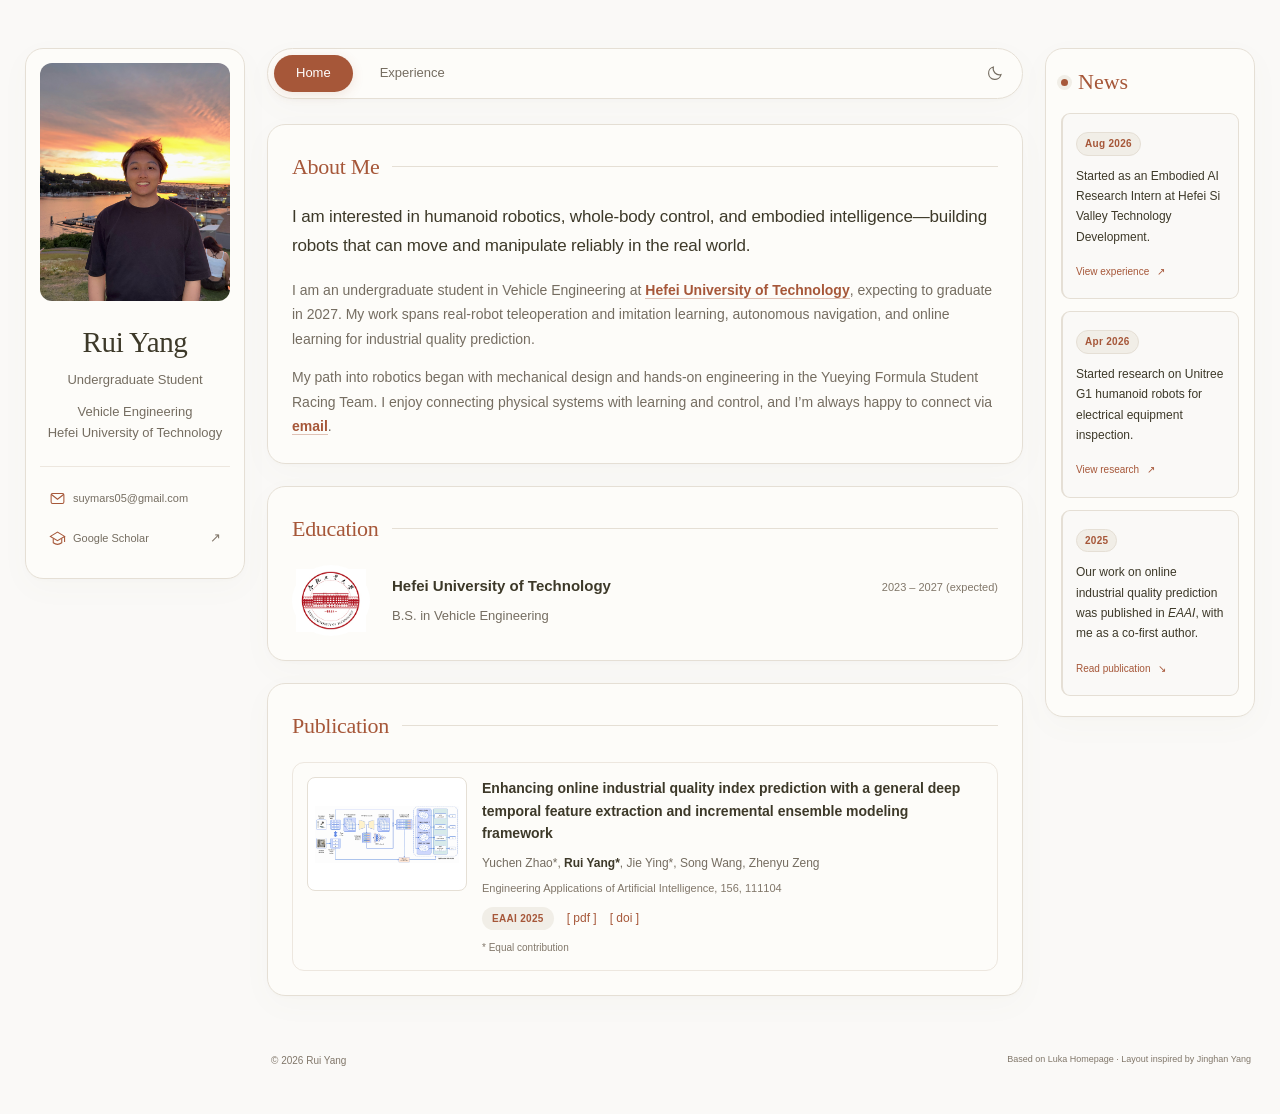
==== index.html @ 1983401a "Add files via upload" ====
<!doctype html>
<html lang="en" data-theme="light">
<head><meta charset="utf-8"><meta name="viewport" content="width=device-width, initial-scale=1"><meta name="description" content="Rui Yang, a Vehicle Engineering undergraduate at Hefei University of Technology, working on humanoid robotics, whole-body control and embodied intelligence."><meta name="theme-color" content="#faf9f7"><title>Rui Yang | Home</title><link rel="icon" href="assets/favicon.svg" type="image/svg+xml"><link rel="stylesheet" href="assets/rui.css"><script src="assets/app.js" defer></script></head>
<body class="home-page"><a class="skip-link" href="#main">Skip to content</a><div class="site-layout">
<aside class="sidebar" aria-label="About Rui Yang"><div class="profile-card"><img class="portrait" src="assets/rui-yang.jpg" alt="Rui Yang at sunset" width="3024" height="4032"><h1>Rui Yang</h1><p class="profile-role">Undergraduate Student</p><p class="profile-affiliation">Vehicle Engineering<br>Hefei University of Technology</p><div class="profile-links"><a href="mailto:suymars05@gmail.com"><svg viewBox="0 0 24 24" fill="none" stroke="currentColor" stroke-width="1.5" aria-hidden="true"><rect x="3" y="5" width="18" height="14" rx="2"/><path d="m3 6 9 7 9-7"/></svg><span>suymars05@gmail.com</span></a><a href="https://scholar.google.com/citations?hl=en&amp;user=213I5AwAAAAJ" target="_blank" rel="noopener"><svg viewBox="0 0 24 24" fill="none" stroke="currentColor" stroke-width="1.5" aria-hidden="true"><path d="m2 9 10-6 10 6-10 6-10-6Z"/><path d="M6 12v6c4 3 8 3 12 0v-6M22 9v8"/></svg><span>Google Scholar</span><span class="link-arrow" aria-hidden="true">↗</span></a></div></div></aside>
<div class="main-column"><nav class="page-nav" aria-label="Main navigation"><a href="index.html" aria-current="page">Home</a><a href="experience.html" >Experience</a><button id="themeToggle" aria-label="Toggle dark theme" aria-pressed="false" title="Toggle color theme"><svg viewBox="0 0 24 24" fill="none" stroke="currentColor" stroke-width="1.5" aria-hidden="true"><path d="M20 14.2A8.4 8.4 0 0 1 9.8 4a8.4 8.4 0 1 0 10.2 10.2Z"/></svg></button></nav>
<main id="main"><section class="module" id="about"><h2>About Me</h2><p class="lead">I am interested in humanoid robotics, whole-body control, and embodied intelligence—building robots that can move and manipulate reliably in the real world.</p><p>I am an undergraduate student in Vehicle Engineering at <a href="https://www.hfut.edu.cn/" target="_blank" rel="noopener">Hefei University of Technology</a>, expecting to graduate in 2027. My work spans real-robot teleoperation and imitation learning, autonomous navigation, and online learning for industrial quality prediction.</p><p>My path into robotics began with mechanical design and hands-on engineering in the Yueying Formula Student Racing Team. I enjoy connecting physical systems with learning and control, and I’m always happy to connect via <a href="mailto:suymars05@gmail.com">email</a>.</p></section>
<section class="module" id="education"><h2>Education</h2><div class="education-row"><a class="university-logo" href="https://www.hfut.edu.cn/" target="_blank" rel="noopener" aria-label="Hefei University of Technology"><img src="assets/hfut-emblem.jpg" alt="Hefei University of Technology emblem" width="205" height="185"></a><div class="education-body"><div class="education-heading"><h3>Hefei University of Technology</h3><span class="date">2023 – 2027 (expected)</span></div><p>B.S. in Vehicle Engineering</p></div></div></section>
<section class="module" id="publication"><h2>Publication</h2><article class="publication"><a class="paper-figure" href="assets/tfe-ivbre-framework.png" target="_blank" rel="noopener" aria-label="View the TFE-IVBRE framework figure"><img src="assets/tfe-ivbre-framework.png" alt="TFE-IVBRE framework: temporal feature extraction and incremental variational Bayesian regression ensemble" width="953" height="379"></a><div class="paper-body"><h3>Enhancing online industrial quality index prediction with a general deep temporal feature extraction and incremental ensemble modeling framework</h3><p class="authors">Yuchen Zhao*, <strong>Rui Yang*</strong>, Jie Ying*, Song Wang, Zhenyu Zeng</p><p class="paper-venue">Engineering Applications of Artificial Intelligence, 156, 111104</p><div class="paper-meta"><span class="venue-badge">EAAI 2025</span><a href="assets/Rui_Yang_EAAI_2025.pdf" target="_blank" rel="noopener">[ pdf ]</a><a href="https://doi.org/10.1016/j.engappai.2025.111104" target="_blank" rel="noopener">[ doi ]</a></div><p class="contribution">* Equal contribution</p></div></article></section></main></div><aside class="news-rail" aria-labelledby="news-title"><div class="news-card"><h2 id="news-title"><span class="news-dot" aria-hidden="true"></span>News</h2><ol class="news-list"><li class="news-item"><time datetime="2026-08">Aug 2026</time><p>Started as an Embodied AI Research Intern at Hefei Si Valley Technology Development.</p><a href="experience.html#internships">View experience <span aria-hidden="true">↗</span></a></li><li class="news-item"><time datetime="2026-04">Apr 2026</time><p>Started research on Unitree G1 humanoid robots for electrical equipment inspection.</p><a href="experience.html#research">View research <span aria-hidden="true">↗</span></a></li><li class="news-item"><time datetime="2025">2025</time><p>Our work on online industrial quality prediction was published in <em>EAAI</em>, with me as a co-first author.</p><a href="#publication">Read publication <span aria-hidden="true">↘</span></a></li></ol></div></aside><footer class="home-footer"><span>© 2026 Rui Yang</span><span class="credit">Based on <a href="https://github.com/wzsyyh/luka-homepage-template" target="_blank" rel="noopener">Luka Homepage</a> · Layout inspired by <a href="https://jinghanyang.com/" target="_blank" rel="noopener">Jinghan Yang</a></span></footer></div></body></html>
---- assets/rui.css ----
/* Personal homepage based on Luka Homepage; layout inspired by jinghanyang.com. */
:root{color-scheme:light;--bg:#faf9f7;--surface:#fdfcf9;--ink:#3d3929;--soft:#756d61;--faint:#81776a;--line:#e5dfd5;--line-soft:#ede7df;--accent:#a65739;--link:#a65739;--heading:#a65739;--active:#a65739;--wash:#f1eee7;--shadow:0 2px 3px #3d392903,0 9px 30px #8b735508}
[data-theme=dark]{color-scheme:dark;--bg:#1a1917;--surface:#22211e;--ink:#d1cec7;--soft:#b5ac9e;--faint:#aaa092;--line:#3e3932;--line-soft:#332f29;--accent:#e9a07c;--link:#e9a07c;--heading:#e9a07c;--active:#a65739;--wash:#2d2923;--shadow:0 3px 20px #00000012}
*{box-sizing:border-box}html{scroll-behavior:smooth}body{margin:0;background:var(--bg);color:var(--ink);font-family:Inter,-apple-system,BlinkMacSystemFont,"Segoe UI",sans-serif;font-size:15px;line-height:1.75;-webkit-font-smoothing:antialiased;transition:background .2s,color .2s}a{color:var(--link);text-decoration:none;transition:color .18s,background .18s}a:hover{color:var(--ink)}button{font:inherit;cursor:pointer}a:focus-visible,button:focus-visible{outline:2px solid var(--heading);outline-offset:4px}svg{display:block}.site-layout{display:grid;grid-template-columns:274px minmax(0,1fr);gap:34px;max-width:1220px;padding:48px 32px 30px;margin:0 auto;align-items:start}.sidebar{position:sticky;top:40px}.profile-card{padding:14px 14px 20px;border:1px solid var(--line);border-radius:18px;background:var(--surface);box-shadow:var(--shadow);text-align:center}.portrait{width:100%;height:auto;aspect-ratio:4/5;object-fit:cover;object-position:center 48%;display:block;border-radius:12px}.profile-card h1{font-size:24px;font-weight:600;letter-spacing:-.4px;line-height:1.4;margin:21px 0 7px}.profile-role{font-size:13px;color:var(--soft);margin:0}.profile-affiliation{font-size:13px;color:var(--soft);line-height:1.65;margin:9px 0 0}.profile-links{border-top:1px solid var(--line-soft);display:flex;flex-direction:column;gap:3px;margin-top:22px;padding-top:14px;text-align:left}.profile-links>a{display:flex;align-items:center;gap:10px;padding:8px 9px;border-radius:8px;color:var(--soft);font-size:12px}.profile-links>a:hover{background:var(--wash);color:var(--ink)}.profile-links svg{width:17px;height:17px;flex:none;color:var(--accent)}.link-arrow{margin-left:auto;font-size:13px;color:var(--faint)}.main-column{min-width:0}.page-nav{display:flex;align-items:center;gap:5px;padding:6px;margin-bottom:25px;border-radius:999px;border:1px solid var(--line);background:var(--surface);box-shadow:var(--shadow);position:sticky;top:20px;z-index:10}.page-nav>a{padding:8px 22px;line-height:1.6;border-radius:999px;font-size:13px;font-weight:500;color:var(--soft)}.page-nav>a:hover{background:var(--wash)}.page-nav>a[aria-current=page]{background:var(--active);color:#fff;box-shadow:0 3px 12px #a6573925}#themeToggle{display:grid;place-items:center;margin-left:auto;width:36px;height:36px;background:transparent;border:0;border-radius:50%;color:var(--soft);margin-right:3px}#themeToggle:hover{background:var(--wash)}#themeToggle svg{width:18px;height:18px}.module{padding:27px 29px;margin-bottom:22px;border:1px solid var(--line);border-radius:18px;background:var(--surface);box-shadow:var(--shadow);animation:rise .4s both}.module:nth-child(2){animation-delay:.05s}.module:nth-child(3){animation-delay:.1s}.module h2{display:flex;align-items:center;gap:13px;color:var(--heading);text-transform:uppercase;font-size:12px;font-weight:650;letter-spacing:.11em;margin:0 0 19px;line-height:1.6}.module h2:after{content:"";height:1px;background:var(--line);flex:1}.module p{margin:0 0 14px;color:var(--soft);font-size:14px}.module p:last-child{margin-bottom:0}.module .lead{font-size:17px;line-height:1.7;color:var(--ink);font-weight:500;letter-spacing:-.15px;margin-bottom:17px}.module p a,.advisor a{font-weight:550;border-bottom:1px solid color-mix(in srgb,var(--link) 35%,transparent)}.module p a:hover,.advisor a:hover{background:var(--wash);border-bottom-color:var(--link)}.education-row{display:flex;align-items:center;gap:22px}.university-logo{width:78px;flex:none;display:block;padding:4px;border-radius:50%;background:white}.university-logo img{display:block;width:100%;height:auto}.education-body{flex:1;min-width:0}.education-heading{display:flex;align-items:baseline;justify-content:space-between;gap:12px;flex-wrap:wrap}.education-heading h3{font-size:15px;line-height:1.55;margin:0 0 3px;font-weight:600}.date{font-size:11px;color:var(--faint);white-space:nowrap;line-height:1.7}.education-body p{font-size:13px;margin:5px 0}.publication{display:flex;align-items:flex-start;gap:19px;border:1px solid var(--line-soft);border-radius:12px;padding:18px;transition:transform .2s,border-color .2s,box-shadow .2s}.publication:hover{transform:translateX(3px);border-color:var(--accent);box-shadow:var(--shadow)}.paper-figure{width:208px;height:135px;flex:none;border:1px solid var(--line);border-radius:8px;display:flex;align-items:center;justify-content:center;padding:7px;background:white;overflow:hidden}.paper-figure img{width:100%;height:100%;object-fit:contain}.paper-body{flex:1;min-width:0}.paper-body h3{font-size:14px;font-weight:600;line-height:1.6;margin:0 0 9px}.paper-body .authors{font-size:12px;line-height:1.7;margin:0 0 5px}.authors strong{font-weight:650;color:var(--ink)}.paper-body .paper-venue{font-size:11px;line-height:1.7;color:var(--faint);margin:0 0 9px}.paper-meta{display:flex;align-items:center;gap:13px;flex-wrap:wrap;font-size:12px}.venue-badge{background:var(--wash);color:var(--accent);font-size:10px;letter-spacing:.03em;font-weight:600;line-height:1.7;padding:3px 10px;border-radius:30px}.paper-body .contribution{margin:9px 0 0;font-size:10px;color:var(--faint)}.timeline{position:relative;padding-left:25px}.timeline:before{content:"";position:absolute;left:5px;top:7px;bottom:7px;width:1px;background:var(--line)}.timeline-item{position:relative;padding:0 0 27px}.timeline-item:last-child{padding-bottom:0}.timeline-item:before{content:"";position:absolute;left:-24px;top:7px;width:9px;height:9px;border:2px solid var(--accent);border-radius:50%;background:var(--surface);transition:transform .2s,background .2s}.timeline-item:hover:before{transform:scale(1.2);background:var(--accent)}.entry-heading{display:flex;justify-content:space-between;align-items:baseline;gap:14px}.entry-heading h3{margin:0;font-size:14px;line-height:1.6;font-weight:600}.entry-heading .date{flex:none}.timeline-item .role{font-size:13px;margin:5px 0 0}.timeline-item .advisor{font-size:12px;margin:5px 0 0}footer{display:flex;flex-wrap:wrap;justify-content:space-between;gap:9px;color:var(--faint);font-size:10px;padding:12px 4px 14px}.credit{font-size:9px}footer a{color:var(--faint)}.skip-link{position:fixed;top:-90px;left:20px;padding:10px 18px;background:var(--surface);z-index:30}.skip-link:focus{top:10px}@keyframes rise{from{opacity:0;transform:translateY(10px)}to{opacity:1;transform:none}}
@media(max-width:1080px){.site-layout{grid-template-columns:240px minmax(0,1fr);gap:25px;padding:35px 25px}.module{padding:24px}.publication{gap:16px;padding:15px}.paper-figure{width:158px;height:115px}.entry-heading{display:block}.entry-heading .date{display:block;margin-top:3px}.profile-links>a{font-size:11px;gap:8px}}
@media(max-width:800px){.site-layout{grid-template-columns:210px minmax(0,1fr);gap:20px;padding:28px 20px}.module{padding:22px}.publication{flex-direction:column}.paper-figure{width:100%;height:auto;aspect-ratio:2.55}.profile-card{padding:11px}.profile-links>a{font-size:10px;padding:8px 4px}.profile-card h1{font-size:22px}.profile-role,.profile-affiliation{font-size:12px}.education-row{align-items:flex-start;gap:15px}.university-logo{width:62px}.education-heading h3{font-size:14px}}
@media(max-width:650px){.site-layout{display:block;padding:22px 18px 20px}.sidebar{position:static;margin-bottom:21px}.profile-card{display:grid;grid-template-columns:105px minmax(0,1fr);column-gap:20px;padding:17px;text-align:left}.portrait{grid-column:1;grid-row:1/5;align-self:start;height:140px;object-fit:cover;border-radius:10px}.profile-card h1{grid-column:2;margin:0 0 5px;font-size:23px}.profile-role{grid-column:2;font-size:11px}.profile-affiliation{grid-column:2;font-size:11px;margin:6px 0 0}.profile-links{grid-column:1/-1;margin-top:17px;padding-top:12px;gap:4px;flex-direction:row;justify-content:space-between;flex-wrap:wrap}.profile-links>a{font-size:11px;padding:6px;gap:8px}.profile-links svg{width:16px;height:16px}.link-arrow{display:none}.page-nav{top:12px;margin-bottom:19px}.page-nav>a{padding:8px 18px;font-size:12px}.module{padding:22px;margin-bottom:18px;border-radius:14px}.module h2{font-size:11px;letter-spacing:.09em;margin-bottom:17px}.module .lead{font-size:16px}.module p{font-size:13px}.publication{padding:14px;gap:16px}.paper-figure{max-width:100%;height:auto;aspect-ratio:2.55}.paper-body h3{font-size:14px}.education-row{gap:14px}.university-logo{width:56px}.education-heading .date{font-size:10px}.education-body p{font-size:12px}.entry-heading h3{font-size:13px}.timeline-item .role{font-size:12px}.timeline-item .advisor{font-size:12px}.timeline-item{padding-bottom:25px}.date{font-size:11px}footer{justify-content:center;text-align:center;font-size:10px;padding-top:9px}.credit{width:100%;font-size:9px}}
@media(prefers-reduced-motion:reduce){html{scroll-behavior:auto}*,*:before,*:after{animation:none!important;transition:none!important}}

/* Original warm Luka palette and editorial typography, with the two-page layout retained. */
.profile-card h1{font-family:Georgia,"Times New Roman",serif;font-size:29px;font-weight:400}
.module h2{font-family:Georgia,"Times New Roman",serif;text-transform:none;font-size:22px;font-weight:400;letter-spacing:-.3px}
.home-page .site-layout{max-width:1480px;grid-template-columns:250px minmax(0,1fr) 236px;column-gap:28px;row-gap:0}
.news-rail{position:sticky;top:40px;min-width:0}
.news-card{background:var(--surface);border:1px solid var(--line);border-radius:18px;padding:22px 18px;box-shadow:var(--shadow)}
.news-card h2{display:flex;align-items:center;gap:10px;margin:0 0 18px;font:400 22px Georgia,"Times New Roman",serif;color:var(--heading)}
.news-dot{display:block;width:7px;height:7px;border-radius:50%;background:var(--accent);box-shadow:0 0 0 4px var(--wash)}
.news-list{padding:0;margin:0;list-style:none;display:grid;gap:12px}
.news-item{padding:15px 13px;background:var(--bg);border:1px solid var(--line);border-left:2px solid var(--line);border-radius:9px;transition:transform .2s,border-color .2s}
.news-item:hover{transform:translateX(3px);border-left-color:var(--accent)}
.news-item time{display:inline-block;color:var(--accent);font-size:10px;font-weight:600;letter-spacing:.03em;background:var(--wash);border:1px solid var(--line);padding:2px 8px;border-radius:20px}
.news-item p{margin:10px 0;color:var(--ink);font-size:12px;line-height:1.7}
.news-item a{font-size:10px;font-weight:500}
.news-item a span{margin-left:5px}.home-footer{grid-column:2/-1}
@media(min-width:1081px) and (max-width:1320px){.home-page .site-layout{grid-template-columns:220px minmax(0,1fr) 210px;gap:22px;padding-left:25px;padding-right:25px}.home-page .module{padding:24px}.home-page .paper-figure{width:160px;height:114px}.home-page .publication{padding:14px;gap:15px}.home-page .profile-links>a{font-size:11px;gap:7px}.news-card{padding:20px 15px}}
@media(max-width:1080px){.home-page .site-layout{grid-template-columns:240px minmax(0,1fr);gap:25px}.news-rail{position:static;grid-column:2}.home-footer{grid-column:2}.news-list{grid-template-columns:1fr}.news-card{margin-top:0}}
@media(max-width:800px){.home-page .site-layout{grid-template-columns:210px minmax(0,1fr);gap:20px}}
@media(max-width:650px){.home-page .site-layout{display:block}.news-rail{margin-top:0;margin-bottom:18px}.news-card{padding:22px;border-radius:14px}.module h2,.news-card h2{font-size:21px}.profile-card h1{font-size:27px}.news-item p{font-size:13px}.news-item a{font-size:11px}}
main section[id]{scroll-margin-top:100px}
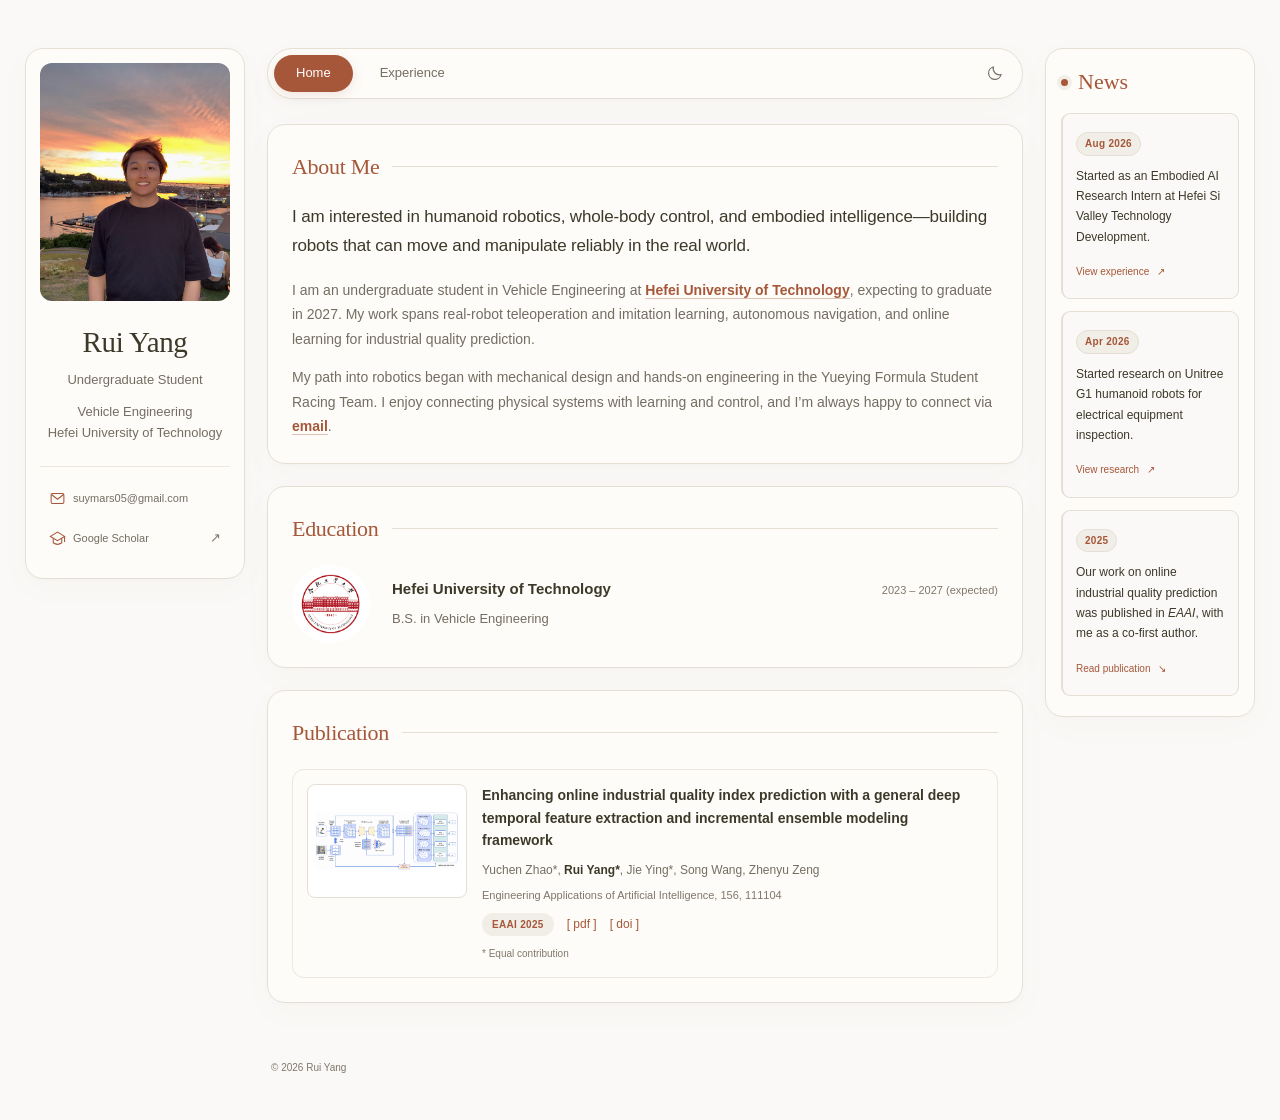
==== commit cf35a3ba: "Add files via upload" ====
--- a/index.html
+++ b/index.html
@@ -6,4 +6,4 @@
 <div class="main-column"><nav class="page-nav" aria-label="Main navigation"><a href="index.html" aria-current="page">Home</a><a href="experience.html" >Experience</a><button id="themeToggle" aria-label="Toggle dark theme" aria-pressed="false" title="Toggle color theme"><svg viewBox="0 0 24 24" fill="none" stroke="currentColor" stroke-width="1.5" aria-hidden="true"><path d="M20 14.2A8.4 8.4 0 0 1 9.8 4a8.4 8.4 0 1 0 10.2 10.2Z"/></svg></button></nav>
 <main id="main"><section class="module" id="about"><h2>About Me</h2><p class="lead">I am interested in humanoid robotics, whole-body control, and embodied intelligence—building robots that can move and manipulate reliably in the real world.</p><p>I am an undergraduate student in Vehicle Engineering at <a href="https://www.hfut.edu.cn/" target="_blank" rel="noopener">Hefei University of Technology</a>, expecting to graduate in 2027. My work spans real-robot teleoperation and imitation learning, autonomous navigation, and online learning for industrial quality prediction.</p><p>My path into robotics began with mechanical design and hands-on engineering in the Yueying Formula Student Racing Team. I enjoy connecting physical systems with learning and control, and I’m always happy to connect via <a href="mailto:suymars05@gmail.com">email</a>.</p></section>
 <section class="module" id="education"><h2>Education</h2><div class="education-row"><a class="university-logo" href="https://www.hfut.edu.cn/" target="_blank" rel="noopener" aria-label="Hefei University of Technology"><img src="assets/hfut-emblem.jpg" alt="Hefei University of Technology emblem" width="205" height="185"></a><div class="education-body"><div class="education-heading"><h3>Hefei University of Technology</h3><span class="date">2023 – 2027 (expected)</span></div><p>B.S. in Vehicle Engineering</p></div></div></section>
-<section class="module" id="publication"><h2>Publication</h2><article class="publication"><a class="paper-figure" href="assets/tfe-ivbre-framework.png" target="_blank" rel="noopener" aria-label="View the TFE-IVBRE framework figure"><img src="assets/tfe-ivbre-framework.png" alt="TFE-IVBRE framework: temporal feature extraction and incremental variational Bayesian regression ensemble" width="953" height="379"></a><div class="paper-body"><h3>Enhancing online industrial quality index prediction with a general deep temporal feature extraction and incremental ensemble modeling framework</h3><p class="authors">Yuchen Zhao*, <strong>Rui Yang*</strong>, Jie Ying*, Song Wang, Zhenyu Zeng</p><p class="paper-venue">Engineering Applications of Artificial Intelligence, 156, 111104</p><div class="paper-meta"><span class="venue-badge">EAAI 2025</span><a href="assets/Rui_Yang_EAAI_2025.pdf" target="_blank" rel="noopener">[ pdf ]</a><a href="https://doi.org/10.1016/j.engappai.2025.111104" target="_blank" rel="noopener">[ doi ]</a></div><p class="contribution">* Equal contribution</p></div></article></section></main></div><aside class="news-rail" aria-labelledby="news-title"><div class="news-card"><h2 id="news-title"><span class="news-dot" aria-hidden="true"></span>News</h2><ol class="news-list"><li class="news-item"><time datetime="2026-08">Aug 2026</time><p>Started as an Embodied AI Research Intern at Hefei Si Valley Technology Development.</p><a href="experience.html#internships">View experience <span aria-hidden="true">↗</span></a></li><li class="news-item"><time datetime="2026-04">Apr 2026</time><p>Started research on Unitree G1 humanoid robots for electrical equipment inspection.</p><a href="experience.html#research">View research <span aria-hidden="true">↗</span></a></li><li class="news-item"><time datetime="2025">2025</time><p>Our work on online industrial quality prediction was published in <em>EAAI</em>, with me as a co-first author.</p><a href="#publication">Read publication <span aria-hidden="true">↘</span></a></li></ol></div></aside><footer class="home-footer"><span>© 2026 Rui Yang</span><span class="credit">Based on <a href="https://github.com/wzsyyh/luka-homepage-template" target="_blank" rel="noopener">Luka Homepage</a> · Layout inspired by <a href="https://jinghanyang.com/" target="_blank" rel="noopener">Jinghan Yang</a></span></footer></div></body></html>+<section class="module" id="publication"><h2>Publication</h2><article class="publication"><a class="paper-figure" href="assets/tfe-ivbre-framework.png" target="_blank" rel="noopener" aria-label="View the TFE-IVBRE framework figure"><img src="assets/tfe-ivbre-framework.png" alt="TFE-IVBRE framework: temporal feature extraction and incremental variational Bayesian regression ensemble" width="953" height="379"></a><div class="paper-body"><h3>Enhancing online industrial quality index prediction with a general deep temporal feature extraction and incremental ensemble modeling framework</h3><p class="authors">Yuchen Zhao*, <strong>Rui Yang*</strong>, Jie Ying*, Song Wang, Zhenyu Zeng</p><p class="paper-venue">Engineering Applications of Artificial Intelligence, 156, 111104</p><div class="paper-meta"><span class="venue-badge">EAAI 2025</span><a href="assets/Rui_Yang_EAAI_2025.pdf" target="_blank" rel="noopener">[ pdf ]</a><a href="https://doi.org/10.1016/j.engappai.2025.111104" target="_blank" rel="noopener">[ doi ]</a></div><p class="contribution">* Equal contribution</p></div></article></section></main></div><aside class="news-rail" aria-labelledby="news-title"><div class="news-card"><h2 id="news-title"><span class="news-dot" aria-hidden="true"></span>News</h2><ol class="news-list"><li class="news-item"><time datetime="2026-08">Aug 2026</time><p>Started as an Embodied AI Research Intern at Hefei Si Valley Technology Development.</p><a href="experience.html#internships">View experience <span aria-hidden="true">↗</span></a></li><li class="news-item"><time datetime="2026-04">Apr 2026</time><p>Started research on Unitree G1 humanoid robots for electrical equipment inspection.</p><a href="experience.html#research">View research <span aria-hidden="true">↗</span></a></li><li class="news-item"><time datetime="2025">2025</time><p>Our work on online industrial quality prediction was published in <em>EAAI</em>, with me as a co-first author.</p><a href="#publication">Read publication <span aria-hidden="true">↘</span></a></li></ol></div></aside><footer class="home-footer"><span>© 2026 Rui Yang</span></footer></div></body></html>
--- a/assets/rui.css
+++ b/assets/rui.css
@@ -1,7 +1,7 @@
 /* Personal homepage based on Luka Homepage; layout inspired by jinghanyang.com. */
 :root{color-scheme:light;--bg:#faf9f7;--surface:#fdfcf9;--ink:#3d3929;--soft:#756d61;--faint:#81776a;--line:#e5dfd5;--line-soft:#ede7df;--accent:#a65739;--link:#a65739;--heading:#a65739;--active:#a65739;--wash:#f1eee7;--shadow:0 2px 3px #3d392903,0 9px 30px #8b735508}
 [data-theme=dark]{color-scheme:dark;--bg:#1a1917;--surface:#22211e;--ink:#d1cec7;--soft:#b5ac9e;--faint:#aaa092;--line:#3e3932;--line-soft:#332f29;--accent:#e9a07c;--link:#e9a07c;--heading:#e9a07c;--active:#a65739;--wash:#2d2923;--shadow:0 3px 20px #00000012}
-*{box-sizing:border-box}html{scroll-behavior:smooth}body{margin:0;background:var(--bg);color:var(--ink);font-family:Inter,-apple-system,BlinkMacSystemFont,"Segoe UI",sans-serif;font-size:15px;line-height:1.75;-webkit-font-smoothing:antialiased;transition:background .2s,color .2s}a{color:var(--link);text-decoration:none;transition:color .18s,background .18s}a:hover{color:var(--ink)}button{font:inherit;cursor:pointer}a:focus-visible,button:focus-visible{outline:2px solid var(--heading);outline-offset:4px}svg{display:block}.site-layout{display:grid;grid-template-columns:274px minmax(0,1fr);gap:34px;max-width:1220px;padding:48px 32px 30px;margin:0 auto;align-items:start}.sidebar{position:sticky;top:40px}.profile-card{padding:14px 14px 20px;border:1px solid var(--line);border-radius:18px;background:var(--surface);box-shadow:var(--shadow);text-align:center}.portrait{width:100%;height:auto;aspect-ratio:4/5;object-fit:cover;object-position:center 48%;display:block;border-radius:12px}.profile-card h1{font-size:24px;font-weight:600;letter-spacing:-.4px;line-height:1.4;margin:21px 0 7px}.profile-role{font-size:13px;color:var(--soft);margin:0}.profile-affiliation{font-size:13px;color:var(--soft);line-height:1.65;margin:9px 0 0}.profile-links{border-top:1px solid var(--line-soft);display:flex;flex-direction:column;gap:3px;margin-top:22px;padding-top:14px;text-align:left}.profile-links>a{display:flex;align-items:center;gap:10px;padding:8px 9px;border-radius:8px;color:var(--soft);font-size:12px}.profile-links>a:hover{background:var(--wash);color:var(--ink)}.profile-links svg{width:17px;height:17px;flex:none;color:var(--accent)}.link-arrow{margin-left:auto;font-size:13px;color:var(--faint)}.main-column{min-width:0}.page-nav{display:flex;align-items:center;gap:5px;padding:6px;margin-bottom:25px;border-radius:999px;border:1px solid var(--line);background:var(--surface);box-shadow:var(--shadow);position:sticky;top:20px;z-index:10}.page-nav>a{padding:8px 22px;line-height:1.6;border-radius:999px;font-size:13px;font-weight:500;color:var(--soft)}.page-nav>a:hover{background:var(--wash)}.page-nav>a[aria-current=page]{background:var(--active);color:#fff;box-shadow:0 3px 12px #a6573925}#themeToggle{display:grid;place-items:center;margin-left:auto;width:36px;height:36px;background:transparent;border:0;border-radius:50%;color:var(--soft);margin-right:3px}#themeToggle:hover{background:var(--wash)}#themeToggle svg{width:18px;height:18px}.module{padding:27px 29px;margin-bottom:22px;border:1px solid var(--line);border-radius:18px;background:var(--surface);box-shadow:var(--shadow);animation:rise .4s both}.module:nth-child(2){animation-delay:.05s}.module:nth-child(3){animation-delay:.1s}.module h2{display:flex;align-items:center;gap:13px;color:var(--heading);text-transform:uppercase;font-size:12px;font-weight:650;letter-spacing:.11em;margin:0 0 19px;line-height:1.6}.module h2:after{content:"";height:1px;background:var(--line);flex:1}.module p{margin:0 0 14px;color:var(--soft);font-size:14px}.module p:last-child{margin-bottom:0}.module .lead{font-size:17px;line-height:1.7;color:var(--ink);font-weight:500;letter-spacing:-.15px;margin-bottom:17px}.module p a,.advisor a{font-weight:550;border-bottom:1px solid color-mix(in srgb,var(--link) 35%,transparent)}.module p a:hover,.advisor a:hover{background:var(--wash);border-bottom-color:var(--link)}.education-row{display:flex;align-items:center;gap:22px}.university-logo{width:78px;flex:none;display:block;padding:4px;border-radius:50%;background:white}.university-logo img{display:block;width:100%;height:auto}.education-body{flex:1;min-width:0}.education-heading{display:flex;align-items:baseline;justify-content:space-between;gap:12px;flex-wrap:wrap}.education-heading h3{font-size:15px;line-height:1.55;margin:0 0 3px;font-weight:600}.date{font-size:11px;color:var(--faint);white-space:nowrap;line-height:1.7}.education-body p{font-size:13px;margin:5px 0}.publication{display:flex;align-items:flex-start;gap:19px;border:1px solid var(--line-soft);border-radius:12px;padding:18px;transition:transform .2s,border-color .2s,box-shadow .2s}.publication:hover{transform:translateX(3px);border-color:var(--accent);box-shadow:var(--shadow)}.paper-figure{width:208px;height:135px;flex:none;border:1px solid var(--line);border-radius:8px;display:flex;align-items:center;justify-content:center;padding:7px;background:white;overflow:hidden}.paper-figure img{width:100%;height:100%;object-fit:contain}.paper-body{flex:1;min-width:0}.paper-body h3{font-size:14px;font-weight:600;line-height:1.6;margin:0 0 9px}.paper-body .authors{font-size:12px;line-height:1.7;margin:0 0 5px}.authors strong{font-weight:650;color:var(--ink)}.paper-body .paper-venue{font-size:11px;line-height:1.7;color:var(--faint);margin:0 0 9px}.paper-meta{display:flex;align-items:center;gap:13px;flex-wrap:wrap;font-size:12px}.venue-badge{background:var(--wash);color:var(--accent);font-size:10px;letter-spacing:.03em;font-weight:600;line-height:1.7;padding:3px 10px;border-radius:30px}.paper-body .contribution{margin:9px 0 0;font-size:10px;color:var(--faint)}.timeline{position:relative;padding-left:25px}.timeline:before{content:"";position:absolute;left:5px;top:7px;bottom:7px;width:1px;background:var(--line)}.timeline-item{position:relative;padding:0 0 27px}.timeline-item:last-child{padding-bottom:0}.timeline-item:before{content:"";position:absolute;left:-24px;top:7px;width:9px;height:9px;border:2px solid var(--accent);border-radius:50%;background:var(--surface);transition:transform .2s,background .2s}.timeline-item:hover:before{transform:scale(1.2);background:var(--accent)}.entry-heading{display:flex;justify-content:space-between;align-items:baseline;gap:14px}.entry-heading h3{margin:0;font-size:14px;line-height:1.6;font-weight:600}.entry-heading .date{flex:none}.timeline-item .role{font-size:13px;margin:5px 0 0}.timeline-item .advisor{font-size:12px;margin:5px 0 0}footer{display:flex;flex-wrap:wrap;justify-content:space-between;gap:9px;color:var(--faint);font-size:10px;padding:12px 4px 14px}.credit{font-size:9px}footer a{color:var(--faint)}.skip-link{position:fixed;top:-90px;left:20px;padding:10px 18px;background:var(--surface);z-index:30}.skip-link:focus{top:10px}@keyframes rise{from{opacity:0;transform:translateY(10px)}to{opacity:1;transform:none}}
+*{box-sizing:border-box}html{scroll-behavior:smooth}body{margin:0;background:var(--bg);color:var(--ink);font-family:Inter,-apple-system,BlinkMacSystemFont,"Segoe UI",sans-serif;font-size:15px;line-height:1.75;-webkit-font-smoothing:antialiased;transition:background .2s,color .2s}a{color:var(--link);text-decoration:none;transition:color .18s,background .18s}a:hover{color:var(--ink)}button{font:inherit;cursor:pointer}a:focus-visible,button:focus-visible{outline:2px solid var(--heading);outline-offset:4px}svg{display:block}.site-layout{display:grid;grid-template-columns:274px minmax(0,1fr);gap:34px;max-width:1220px;padding:48px 32px 30px;margin:0 auto;align-items:start}.sidebar{position:sticky;top:40px}.profile-card{padding:14px 14px 20px;border:1px solid var(--line);border-radius:18px;background:var(--surface);box-shadow:var(--shadow);text-align:center}.portrait{width:100%;height:auto;aspect-ratio:4/5;object-fit:cover;object-position:center 48%;display:block;border-radius:12px}.profile-card h1{font-size:24px;font-weight:600;letter-spacing:-.4px;line-height:1.4;margin:21px 0 7px}.profile-role{font-size:13px;color:var(--soft);margin:0}.profile-affiliation{font-size:13px;color:var(--soft);line-height:1.65;margin:9px 0 0}.profile-links{border-top:1px solid var(--line-soft);display:flex;flex-direction:column;gap:3px;margin-top:22px;padding-top:14px;text-align:left}.profile-links>a{display:flex;align-items:center;gap:10px;padding:8px 9px;border-radius:8px;color:var(--soft);font-size:12px}.profile-links>a:hover{background:var(--wash);color:var(--ink)}.profile-links svg{width:17px;height:17px;flex:none;color:var(--accent)}.link-arrow{margin-left:auto;font-size:13px;color:var(--faint)}.main-column{min-width:0}.page-nav{display:flex;align-items:center;gap:5px;padding:6px;margin-bottom:25px;border-radius:999px;border:1px solid var(--line);background:var(--surface);box-shadow:var(--shadow);position:sticky;top:20px;z-index:10}.page-nav>a{padding:8px 22px;line-height:1.6;border-radius:999px;font-size:13px;font-weight:500;color:var(--soft)}.page-nav>a:hover{background:var(--wash)}.page-nav>a[aria-current=page]{background:var(--active);color:#fff;box-shadow:0 3px 12px #a6573925}#themeToggle{display:grid;place-items:center;margin-left:auto;width:36px;height:36px;background:transparent;border:0;border-radius:50%;color:var(--soft);margin-right:3px}#themeToggle:hover{background:var(--wash)}#themeToggle svg{width:18px;height:18px}.module{padding:27px 29px;margin-bottom:22px;border:1px solid var(--line);border-radius:18px;background:var(--surface);box-shadow:var(--shadow);animation:rise .4s both}.module:nth-child(2){animation-delay:.05s}.module:nth-child(3){animation-delay:.1s}.module h2{display:flex;align-items:center;gap:13px;color:var(--heading);text-transform:uppercase;font-size:12px;font-weight:650;letter-spacing:.11em;margin:0 0 19px;line-height:1.6}.module h2:after{content:"";height:1px;background:var(--line);flex:1}.module p{margin:0 0 14px;color:var(--soft);font-size:14px}.module p:last-child{margin-bottom:0}.module .lead{font-size:17px;line-height:1.7;color:var(--ink);font-weight:500;letter-spacing:-.15px;margin-bottom:17px}.module p a,.advisor a{font-weight:550;border-bottom:1px solid color-mix(in srgb,var(--link) 35%,transparent)}.module p a:hover,.advisor a:hover{background:var(--wash);border-bottom-color:var(--link)}.education-row{display:flex;align-items:center;gap:22px}.university-logo{width:78px;aspect-ratio:1;flex:none;display:grid;place-items:center;overflow:hidden;padding:4px;border-radius:50%;background:white}.university-logo img{display:block;width:100%;height:auto}.education-body{flex:1;min-width:0}.education-heading{display:flex;align-items:baseline;justify-content:space-between;gap:12px;flex-wrap:wrap}.education-heading h3{font-size:15px;line-height:1.55;margin:0 0 3px;font-weight:600}.date{font-size:11px;color:var(--faint);white-space:nowrap;line-height:1.7}.education-body p{font-size:13px;margin:5px 0}.publication{display:flex;align-items:flex-start;gap:19px;border:1px solid var(--line-soft);border-radius:12px;padding:18px;transition:transform .2s,border-color .2s,box-shadow .2s}.publication:hover{transform:translateX(3px);border-color:var(--accent);box-shadow:var(--shadow)}.paper-figure{width:208px;height:135px;flex:none;border:1px solid var(--line);border-radius:8px;display:flex;align-items:center;justify-content:center;padding:7px;background:white;overflow:hidden}.paper-figure img{width:100%;height:100%;object-fit:contain}.paper-body{flex:1;min-width:0}.paper-body h3{font-size:14px;font-weight:600;line-height:1.6;margin:0 0 9px}.paper-body .authors{font-size:12px;line-height:1.7;margin:0 0 5px}.authors strong{font-weight:650;color:var(--ink)}.paper-body .paper-venue{font-size:11px;line-height:1.7;color:var(--faint);margin:0 0 9px}.paper-meta{display:flex;align-items:center;gap:13px;flex-wrap:wrap;font-size:12px}.venue-badge{background:var(--wash);color:var(--accent);font-size:10px;letter-spacing:.03em;font-weight:600;line-height:1.7;padding:3px 10px;border-radius:30px}.paper-body .contribution{margin:9px 0 0;font-size:10px;color:var(--faint)}.timeline{position:relative;padding-left:25px}.timeline:before{content:"";position:absolute;left:5px;top:7px;bottom:7px;width:1px;background:var(--line)}.timeline-item{position:relative;padding:0 0 27px}.timeline-item:last-child{padding-bottom:0}.timeline-item:before{content:"";position:absolute;left:-24px;top:7px;width:9px;height:9px;border:2px solid var(--accent);border-radius:50%;background:var(--surface);transition:transform .2s,background .2s}.timeline-item:hover:before{transform:scale(1.2);background:var(--accent)}.entry-heading{display:flex;justify-content:space-between;align-items:baseline;gap:14px}.entry-heading h3{margin:0;font-size:14px;line-height:1.6;font-weight:600}.entry-heading .date{flex:none}.timeline-item .role{font-size:13px;margin:5px 0 0}.timeline-item .advisor{font-size:12px;margin:5px 0 0}footer{display:flex;flex-wrap:wrap;justify-content:space-between;gap:9px;color:var(--faint);font-size:10px;padding:12px 4px 14px}.credit{font-size:9px}footer a{color:var(--faint)}.skip-link{position:fixed;top:-90px;left:20px;padding:10px 18px;background:var(--surface);z-index:30}.skip-link:focus{top:10px}@keyframes rise{from{opacity:0;transform:translateY(10px)}to{opacity:1;transform:none}}
 @media(max-width:1080px){.site-layout{grid-template-columns:240px minmax(0,1fr);gap:25px;padding:35px 25px}.module{padding:24px}.publication{gap:16px;padding:15px}.paper-figure{width:158px;height:115px}.entry-heading{display:block}.entry-heading .date{display:block;margin-top:3px}.profile-links>a{font-size:11px;gap:8px}}
 @media(max-width:800px){.site-layout{grid-template-columns:210px minmax(0,1fr);gap:20px;padding:28px 20px}.module{padding:22px}.publication{flex-direction:column}.paper-figure{width:100%;height:auto;aspect-ratio:2.55}.profile-card{padding:11px}.profile-links>a{font-size:10px;padding:8px 4px}.profile-card h1{font-size:22px}.profile-role,.profile-affiliation{font-size:12px}.education-row{align-items:flex-start;gap:15px}.university-logo{width:62px}.education-heading h3{font-size:14px}}
 @media(max-width:650px){.site-layout{display:block;padding:22px 18px 20px}.sidebar{position:static;margin-bottom:21px}.profile-card{display:grid;grid-template-columns:105px minmax(0,1fr);column-gap:20px;padding:17px;text-align:left}.portrait{grid-column:1;grid-row:1/5;align-self:start;height:140px;object-fit:cover;border-radius:10px}.profile-card h1{grid-column:2;margin:0 0 5px;font-size:23px}.profile-role{grid-column:2;font-size:11px}.profile-affiliation{grid-column:2;font-size:11px;margin:6px 0 0}.profile-links{grid-column:1/-1;margin-top:17px;padding-top:12px;gap:4px;flex-direction:row;justify-content:space-between;flex-wrap:wrap}.profile-links>a{font-size:11px;padding:6px;gap:8px}.profile-links svg{width:16px;height:16px}.link-arrow{display:none}.page-nav{top:12px;margin-bottom:19px}.page-nav>a{padding:8px 18px;font-size:12px}.module{padding:22px;margin-bottom:18px;border-radius:14px}.module h2{font-size:11px;letter-spacing:.09em;margin-bottom:17px}.module .lead{font-size:16px}.module p{font-size:13px}.publication{padding:14px;gap:16px}.paper-figure{max-width:100%;height:auto;aspect-ratio:2.55}.paper-body h3{font-size:14px}.education-row{gap:14px}.university-logo{width:56px}.education-heading .date{font-size:10px}.education-body p{font-size:12px}.entry-heading h3{font-size:13px}.timeline-item .role{font-size:12px}.timeline-item .advisor{font-size:12px}.timeline-item{padding-bottom:25px}.date{font-size:11px}footer{justify-content:center;text-align:center;font-size:10px;padding-top:9px}.credit{width:100%;font-size:9px}}
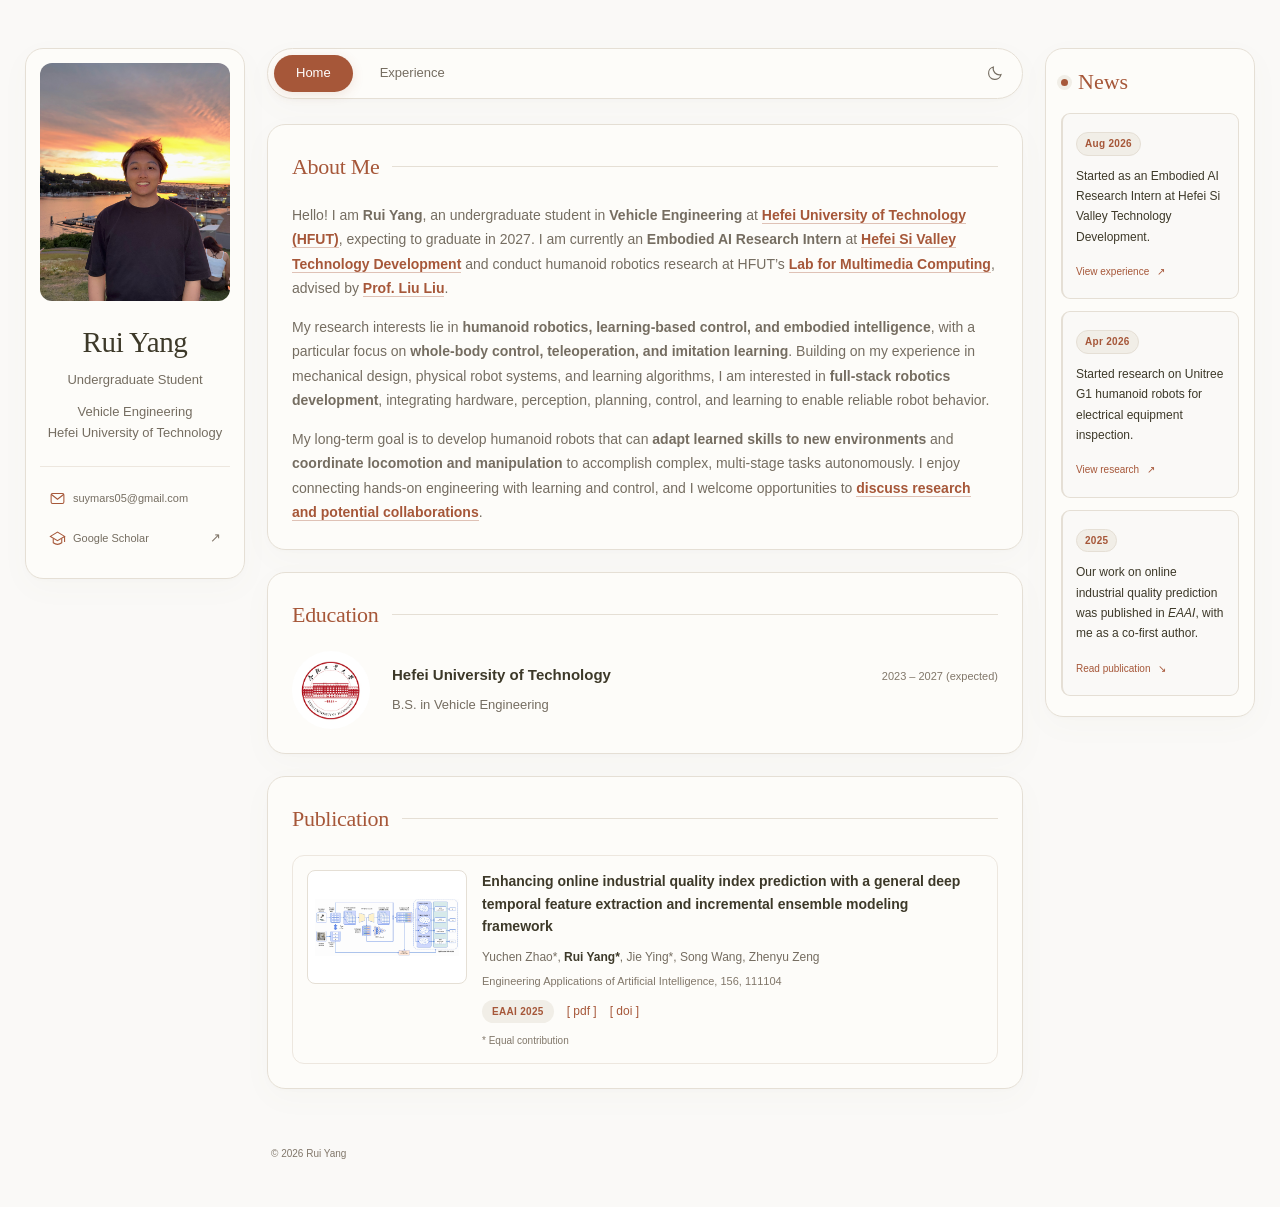
==== commit 6c98ed49: "Add files via upload" ====
--- a/index.html
+++ b/index.html
@@ -4,6 +4,9 @@
 <body class="home-page"><a class="skip-link" href="#main">Skip to content</a><div class="site-layout">
 <aside class="sidebar" aria-label="About Rui Yang"><div class="profile-card"><img class="portrait" src="assets/rui-yang.jpg" alt="Rui Yang at sunset" width="3024" height="4032"><h1>Rui Yang</h1><p class="profile-role">Undergraduate Student</p><p class="profile-affiliation">Vehicle Engineering<br>Hefei University of Technology</p><div class="profile-links"><a href="mailto:suymars05@gmail.com"><svg viewBox="0 0 24 24" fill="none" stroke="currentColor" stroke-width="1.5" aria-hidden="true"><rect x="3" y="5" width="18" height="14" rx="2"/><path d="m3 6 9 7 9-7"/></svg><span>suymars05@gmail.com</span></a><a href="https://scholar.google.com/citations?hl=en&amp;user=213I5AwAAAAJ" target="_blank" rel="noopener"><svg viewBox="0 0 24 24" fill="none" stroke="currentColor" stroke-width="1.5" aria-hidden="true"><path d="m2 9 10-6 10 6-10 6-10-6Z"/><path d="M6 12v6c4 3 8 3 12 0v-6M22 9v8"/></svg><span>Google Scholar</span><span class="link-arrow" aria-hidden="true">↗</span></a></div></div></aside>
 <div class="main-column"><nav class="page-nav" aria-label="Main navigation"><a href="index.html" aria-current="page">Home</a><a href="experience.html" >Experience</a><button id="themeToggle" aria-label="Toggle dark theme" aria-pressed="false" title="Toggle color theme"><svg viewBox="0 0 24 24" fill="none" stroke="currentColor" stroke-width="1.5" aria-hidden="true"><path d="M20 14.2A8.4 8.4 0 0 1 9.8 4a8.4 8.4 0 1 0 10.2 10.2Z"/></svg></button></nav>
-<main id="main"><section class="module" id="about"><h2>About Me</h2><p class="lead">I am interested in humanoid robotics, whole-body control, and embodied intelligence—building robots that can move and manipulate reliably in the real world.</p><p>I am an undergraduate student in Vehicle Engineering at <a href="https://www.hfut.edu.cn/" target="_blank" rel="noopener">Hefei University of Technology</a>, expecting to graduate in 2027. My work spans real-robot teleoperation and imitation learning, autonomous navigation, and online learning for industrial quality prediction.</p><p>My path into robotics began with mechanical design and hands-on engineering in the Yueying Formula Student Racing Team. I enjoy connecting physical systems with learning and control, and I’m always happy to connect via <a href="mailto:suymars05@gmail.com">email</a>.</p></section>
+<main id="main"><section class="module" id="about"><h2>About Me</h2>
+<p>Hello! I am <strong>Rui Yang</strong>, an undergraduate student in <strong>Vehicle Engineering</strong> at <a href="https://www.hfut.edu.cn/" target="_blank" rel="noopener"><strong>Hefei University of Technology (HFUT)</strong></a>, expecting to graduate in 2027. I am currently an <strong>Embodied AI Research Intern</strong> at <a href="experience.html#internships">Hefei Si Valley Technology Development</a> and conduct humanoid robotics research at HFUT’s <a href="experience.html#research">Lab for Multimedia Computing</a>, advised by <a href="https://hfut-liuliu.com/" target="_blank" rel="noopener"><strong>Prof. Liu Liu</strong></a>.</p>
+<p>My research interests lie in <strong>humanoid robotics, learning-based control, and embodied intelligence</strong>, with a particular focus on <strong>whole-body control, teleoperation, and imitation learning</strong>. Building on my experience in mechanical design, physical robot systems, and learning algorithms, I am interested in <strong>full-stack robotics development</strong>, integrating hardware, perception, planning, control, and learning to enable reliable robot behavior.</p>
+<p>My long-term goal is to develop humanoid robots that can <strong>adapt learned skills to new environments</strong> and <strong>coordinate locomotion and manipulation</strong> to accomplish complex, multi-stage tasks autonomously. I enjoy connecting hands-on engineering with learning and control, and I welcome opportunities to <a href="mailto:suymars05@gmail.com">discuss research and potential collaborations</a>.</p></section>
 <section class="module" id="education"><h2>Education</h2><div class="education-row"><a class="university-logo" href="https://www.hfut.edu.cn/" target="_blank" rel="noopener" aria-label="Hefei University of Technology"><img src="assets/hfut-emblem.jpg" alt="Hefei University of Technology emblem" width="205" height="185"></a><div class="education-body"><div class="education-heading"><h3>Hefei University of Technology</h3><span class="date">2023 – 2027 (expected)</span></div><p>B.S. in Vehicle Engineering</p></div></div></section>
 <section class="module" id="publication"><h2>Publication</h2><article class="publication"><a class="paper-figure" href="assets/tfe-ivbre-framework.png" target="_blank" rel="noopener" aria-label="View the TFE-IVBRE framework figure"><img src="assets/tfe-ivbre-framework.png" alt="TFE-IVBRE framework: temporal feature extraction and incremental variational Bayesian regression ensemble" width="953" height="379"></a><div class="paper-body"><h3>Enhancing online industrial quality index prediction with a general deep temporal feature extraction and incremental ensemble modeling framework</h3><p class="authors">Yuchen Zhao*, <strong>Rui Yang*</strong>, Jie Ying*, Song Wang, Zhenyu Zeng</p><p class="paper-venue">Engineering Applications of Artificial Intelligence, 156, 111104</p><div class="paper-meta"><span class="venue-badge">EAAI 2025</span><a href="assets/Rui_Yang_EAAI_2025.pdf" target="_blank" rel="noopener">[ pdf ]</a><a href="https://doi.org/10.1016/j.engappai.2025.111104" target="_blank" rel="noopener">[ doi ]</a></div><p class="contribution">* Equal contribution</p></div></article></section></main></div><aside class="news-rail" aria-labelledby="news-title"><div class="news-card"><h2 id="news-title"><span class="news-dot" aria-hidden="true"></span>News</h2><ol class="news-list"><li class="news-item"><time datetime="2026-08">Aug 2026</time><p>Started as an Embodied AI Research Intern at Hefei Si Valley Technology Development.</p><a href="experience.html#internships">View experience <span aria-hidden="true">↗</span></a></li><li class="news-item"><time datetime="2026-04">Apr 2026</time><p>Started research on Unitree G1 humanoid robots for electrical equipment inspection.</p><a href="experience.html#research">View research <span aria-hidden="true">↗</span></a></li><li class="news-item"><time datetime="2025">2025</time><p>Our work on online industrial quality prediction was published in <em>EAAI</em>, with me as a co-first author.</p><a href="#publication">Read publication <span aria-hidden="true">↘</span></a></li></ol></div></aside><footer class="home-footer"><span>© 2026 Rui Yang</span></footer></div></body></html>
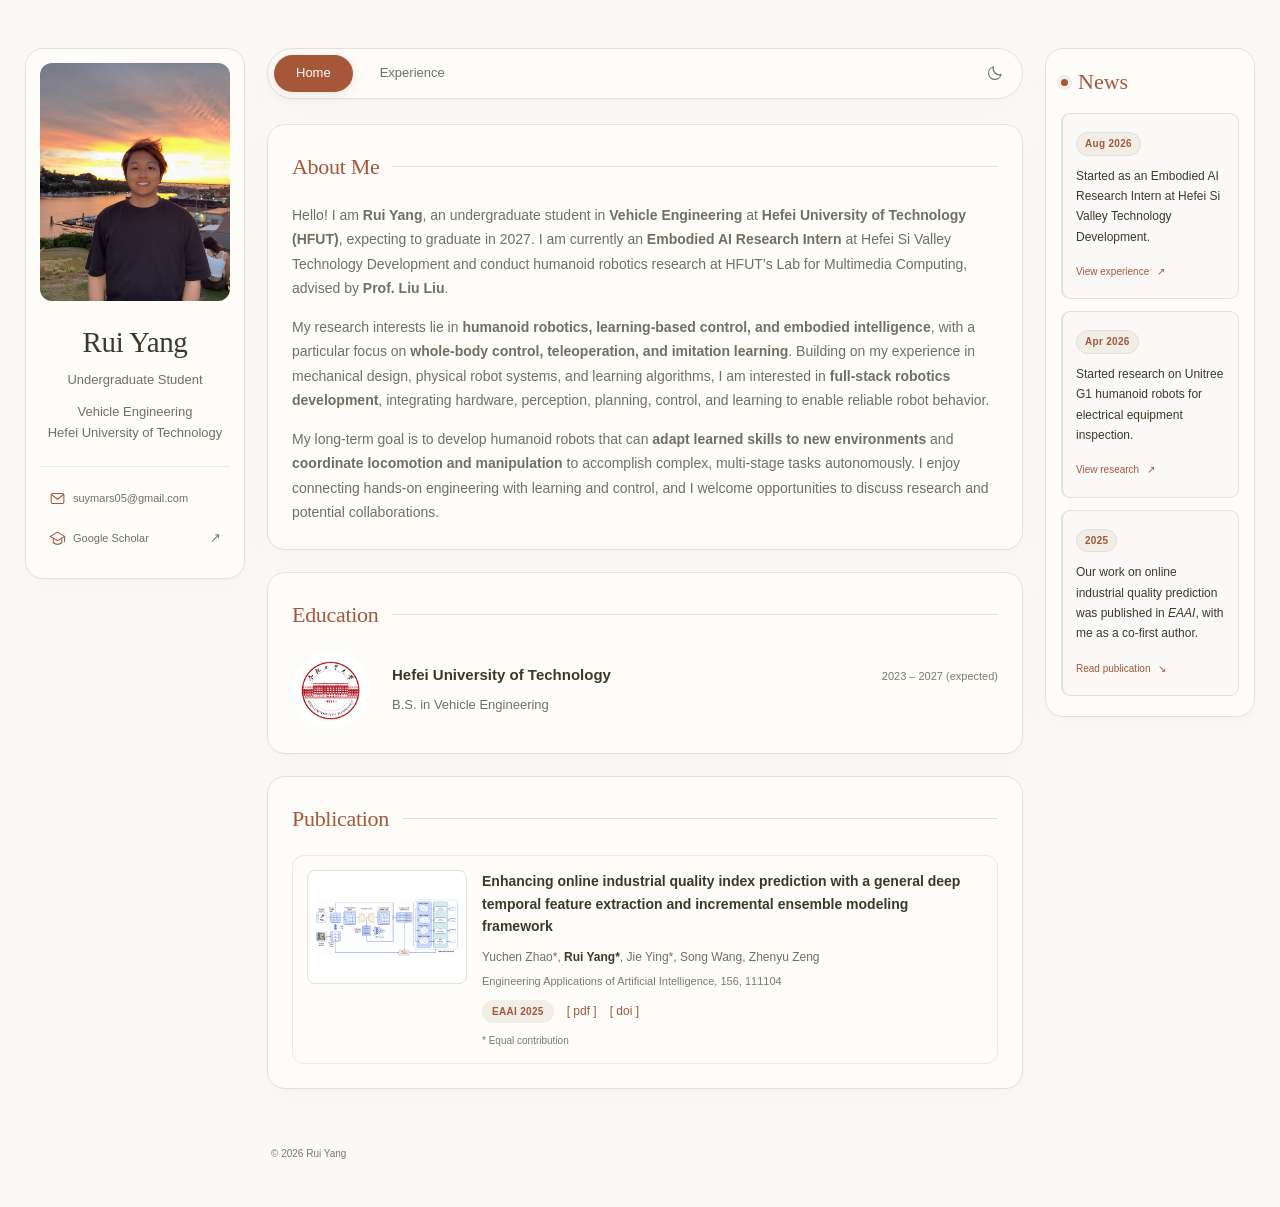
==== commit 7856e382: "Add files via upload" ====
--- a/index.html
+++ b/index.html
@@ -1,6 +1,6 @@
 <!doctype html>
 <html lang="en" data-theme="light">
-<head><meta charset="utf-8"><meta name="viewport" content="width=device-width, initial-scale=1"><meta name="description" content="Rui Yang, a Vehicle Engineering undergraduate at Hefei University of Technology, working on humanoid robotics, whole-body control and embodied intelligence."><meta name="theme-color" content="#faf9f7"><title>Rui Yang | Home</title><link rel="icon" href="assets/favicon.svg" type="image/svg+xml"><link rel="stylesheet" href="assets/rui.css"><script src="assets/app.js" defer></script></head>
+<head><meta charset="utf-8"><meta name="viewport" content="width=device-width, initial-scale=1"><meta name="description" content="Rui Yang, a Vehicle Engineering undergraduate at Hefei University of Technology, working on humanoid robotics, whole-body control and embodied intelligence."><meta name="theme-color" content="#faf9f7"><title>Rui Yang | Home</title><link rel="icon" href="assets/favicon.svg" type="image/svg+xml"><link rel="stylesheet" href="assets/rui.css?v=fc451cad1fbb"><script src="assets/app.js" defer></script></head>
 <body class="home-page"><a class="skip-link" href="#main">Skip to content</a><div class="site-layout">
 <aside class="sidebar" aria-label="About Rui Yang"><div class="profile-card"><img class="portrait" src="assets/rui-yang.jpg" alt="Rui Yang at sunset" width="3024" height="4032"><h1>Rui Yang</h1><p class="profile-role">Undergraduate Student</p><p class="profile-affiliation">Vehicle Engineering<br>Hefei University of Technology</p><div class="profile-links"><a href="mailto:suymars05@gmail.com"><svg viewBox="0 0 24 24" fill="none" stroke="currentColor" stroke-width="1.5" aria-hidden="true"><rect x="3" y="5" width="18" height="14" rx="2"/><path d="m3 6 9 7 9-7"/></svg><span>suymars05@gmail.com</span></a><a href="https://scholar.google.com/citations?hl=en&amp;user=213I5AwAAAAJ" target="_blank" rel="noopener"><svg viewBox="0 0 24 24" fill="none" stroke="currentColor" stroke-width="1.5" aria-hidden="true"><path d="m2 9 10-6 10 6-10 6-10-6Z"/><path d="M6 12v6c4 3 8 3 12 0v-6M22 9v8"/></svg><span>Google Scholar</span><span class="link-arrow" aria-hidden="true">↗</span></a></div></div></aside>
 <div class="main-column"><nav class="page-nav" aria-label="Main navigation"><a href="index.html" aria-current="page">Home</a><a href="experience.html" >Experience</a><button id="themeToggle" aria-label="Toggle dark theme" aria-pressed="false" title="Toggle color theme"><svg viewBox="0 0 24 24" fill="none" stroke="currentColor" stroke-width="1.5" aria-hidden="true"><path d="M20 14.2A8.4 8.4 0 0 1 9.8 4a8.4 8.4 0 1 0 10.2 10.2Z"/></svg></button></nav>
@@ -9,4 +9,4 @@
 <p>My research interests lie in <strong>humanoid robotics, learning-based control, and embodied intelligence</strong>, with a particular focus on <strong>whole-body control, teleoperation, and imitation learning</strong>. Building on my experience in mechanical design, physical robot systems, and learning algorithms, I am interested in <strong>full-stack robotics development</strong>, integrating hardware, perception, planning, control, and learning to enable reliable robot behavior.</p>
 <p>My long-term goal is to develop humanoid robots that can <strong>adapt learned skills to new environments</strong> and <strong>coordinate locomotion and manipulation</strong> to accomplish complex, multi-stage tasks autonomously. I enjoy connecting hands-on engineering with learning and control, and I welcome opportunities to <a href="mailto:suymars05@gmail.com">discuss research and potential collaborations</a>.</p></section>
 <section class="module" id="education"><h2>Education</h2><div class="education-row"><a class="university-logo" href="https://www.hfut.edu.cn/" target="_blank" rel="noopener" aria-label="Hefei University of Technology"><img src="assets/hfut-emblem.jpg" alt="Hefei University of Technology emblem" width="205" height="185"></a><div class="education-body"><div class="education-heading"><h3>Hefei University of Technology</h3><span class="date">2023 – 2027 (expected)</span></div><p>B.S. in Vehicle Engineering</p></div></div></section>
-<section class="module" id="publication"><h2>Publication</h2><article class="publication"><a class="paper-figure" href="assets/tfe-ivbre-framework.png" target="_blank" rel="noopener" aria-label="View the TFE-IVBRE framework figure"><img src="assets/tfe-ivbre-framework.png" alt="TFE-IVBRE framework: temporal feature extraction and incremental variational Bayesian regression ensemble" width="953" height="379"></a><div class="paper-body"><h3>Enhancing online industrial quality index prediction with a general deep temporal feature extraction and incremental ensemble modeling framework</h3><p class="authors">Yuchen Zhao*, <strong>Rui Yang*</strong>, Jie Ying*, Song Wang, Zhenyu Zeng</p><p class="paper-venue">Engineering Applications of Artificial Intelligence, 156, 111104</p><div class="paper-meta"><span class="venue-badge">EAAI 2025</span><a href="assets/Rui_Yang_EAAI_2025.pdf" target="_blank" rel="noopener">[ pdf ]</a><a href="https://doi.org/10.1016/j.engappai.2025.111104" target="_blank" rel="noopener">[ doi ]</a></div><p class="contribution">* Equal contribution</p></div></article></section></main></div><aside class="news-rail" aria-labelledby="news-title"><div class="news-card"><h2 id="news-title"><span class="news-dot" aria-hidden="true"></span>News</h2><ol class="news-list"><li class="news-item"><time datetime="2026-08">Aug 2026</time><p>Started as an Embodied AI Research Intern at Hefei Si Valley Technology Development.</p><a href="experience.html#internships">View experience <span aria-hidden="true">↗</span></a></li><li class="news-item"><time datetime="2026-04">Apr 2026</time><p>Started research on Unitree G1 humanoid robots for electrical equipment inspection.</p><a href="experience.html#research">View research <span aria-hidden="true">↗</span></a></li><li class="news-item"><time datetime="2025">2025</time><p>Our work on online industrial quality prediction was published in <em>EAAI</em>, with me as a co-first author.</p><a href="#publication">Read publication <span aria-hidden="true">↘</span></a></li></ol></div></aside><footer class="home-footer"><span>© 2026 Rui Yang</span></footer></div></body></html>+<section class="module" id="publication"><h2>Publication</h2><article class="publication"><a class="paper-figure" href="assets/tfe-ivbre-framework.png" target="_blank" rel="noopener" aria-label="View the TFE-IVBRE framework figure"><img src="assets/tfe-ivbre-framework.png" alt="TFE-IVBRE framework: temporal feature extraction and incremental variational Bayesian regression ensemble" width="953" height="379"></a><div class="paper-body"><h3>Enhancing online industrial quality index prediction with a general deep temporal feature extraction and incremental ensemble modeling framework</h3><p class="authors">Yuchen Zhao*, <strong>Rui Yang*</strong>, Jie Ying*, Song Wang, Zhenyu Zeng</p><p class="paper-venue">Engineering Applications of Artificial Intelligence, 156, 111104</p><div class="paper-meta"><span class="venue-badge">EAAI 2025</span><a href="assets/Rui_Yang_EAAI_2025.pdf" target="_blank" rel="noopener">[ pdf ]</a><a href="https://doi.org/10.1016/j.engappai.2025.111104" target="_blank" rel="noopener">[ doi ]</a></div><p class="contribution">* Equal contribution</p></div></article></section></main></div><aside class="news-rail" aria-labelledby="news-title"><div class="news-card"><h2 id="news-title"><span class="news-dot" aria-hidden="true"></span>News</h2><ol class="news-list"><li class="news-item"><time datetime="2026-08">Aug 2026</time><p>Started as an Embodied AI Research Intern at Hefei Si Valley Technology Development.</p><a href="experience.html#internships">View experience <span aria-hidden="true">↗</span></a></li><li class="news-item"><time datetime="2026-04">Apr 2026</time><p>Started research on Unitree G1 humanoid robots for electrical equipment inspection.</p><a href="experience.html#research">View research <span aria-hidden="true">↗</span></a></li><li class="news-item"><time datetime="2025">2025</time><p>Our work on online industrial quality prediction was published in <em>EAAI</em>, with me as a co-first author.</p><a href="#publication">Read publication <span aria-hidden="true">↘</span></a></li></ol></div></aside><footer class="home-footer"><span>© 2026 Rui Yang</span></footer></div></body></html>
--- a/assets/rui.css
+++ b/assets/rui.css
@@ -1,7 +1,7 @@
 /* Personal homepage based on Luka Homepage; layout inspired by jinghanyang.com. */
 :root{color-scheme:light;--bg:#faf9f7;--surface:#fdfcf9;--ink:#3d3929;--soft:#756d61;--faint:#81776a;--line:#e5dfd5;--line-soft:#ede7df;--accent:#a65739;--link:#a65739;--heading:#a65739;--active:#a65739;--wash:#f1eee7;--shadow:0 2px 3px #3d392903,0 9px 30px #8b735508}
 [data-theme=dark]{color-scheme:dark;--bg:#1a1917;--surface:#22211e;--ink:#d1cec7;--soft:#b5ac9e;--faint:#aaa092;--line:#3e3932;--line-soft:#332f29;--accent:#e9a07c;--link:#e9a07c;--heading:#e9a07c;--active:#a65739;--wash:#2d2923;--shadow:0 3px 20px #00000012}
-*{box-sizing:border-box}html{scroll-behavior:smooth}body{margin:0;background:var(--bg);color:var(--ink);font-family:Inter,-apple-system,BlinkMacSystemFont,"Segoe UI",sans-serif;font-size:15px;line-height:1.75;-webkit-font-smoothing:antialiased;transition:background .2s,color .2s}a{color:var(--link);text-decoration:none;transition:color .18s,background .18s}a:hover{color:var(--ink)}button{font:inherit;cursor:pointer}a:focus-visible,button:focus-visible{outline:2px solid var(--heading);outline-offset:4px}svg{display:block}.site-layout{display:grid;grid-template-columns:274px minmax(0,1fr);gap:34px;max-width:1220px;padding:48px 32px 30px;margin:0 auto;align-items:start}.sidebar{position:sticky;top:40px}.profile-card{padding:14px 14px 20px;border:1px solid var(--line);border-radius:18px;background:var(--surface);box-shadow:var(--shadow);text-align:center}.portrait{width:100%;height:auto;aspect-ratio:4/5;object-fit:cover;object-position:center 48%;display:block;border-radius:12px}.profile-card h1{font-size:24px;font-weight:600;letter-spacing:-.4px;line-height:1.4;margin:21px 0 7px}.profile-role{font-size:13px;color:var(--soft);margin:0}.profile-affiliation{font-size:13px;color:var(--soft);line-height:1.65;margin:9px 0 0}.profile-links{border-top:1px solid var(--line-soft);display:flex;flex-direction:column;gap:3px;margin-top:22px;padding-top:14px;text-align:left}.profile-links>a{display:flex;align-items:center;gap:10px;padding:8px 9px;border-radius:8px;color:var(--soft);font-size:12px}.profile-links>a:hover{background:var(--wash);color:var(--ink)}.profile-links svg{width:17px;height:17px;flex:none;color:var(--accent)}.link-arrow{margin-left:auto;font-size:13px;color:var(--faint)}.main-column{min-width:0}.page-nav{display:flex;align-items:center;gap:5px;padding:6px;margin-bottom:25px;border-radius:999px;border:1px solid var(--line);background:var(--surface);box-shadow:var(--shadow);position:sticky;top:20px;z-index:10}.page-nav>a{padding:8px 22px;line-height:1.6;border-radius:999px;font-size:13px;font-weight:500;color:var(--soft)}.page-nav>a:hover{background:var(--wash)}.page-nav>a[aria-current=page]{background:var(--active);color:#fff;box-shadow:0 3px 12px #a6573925}#themeToggle{display:grid;place-items:center;margin-left:auto;width:36px;height:36px;background:transparent;border:0;border-radius:50%;color:var(--soft);margin-right:3px}#themeToggle:hover{background:var(--wash)}#themeToggle svg{width:18px;height:18px}.module{padding:27px 29px;margin-bottom:22px;border:1px solid var(--line);border-radius:18px;background:var(--surface);box-shadow:var(--shadow);animation:rise .4s both}.module:nth-child(2){animation-delay:.05s}.module:nth-child(3){animation-delay:.1s}.module h2{display:flex;align-items:center;gap:13px;color:var(--heading);text-transform:uppercase;font-size:12px;font-weight:650;letter-spacing:.11em;margin:0 0 19px;line-height:1.6}.module h2:after{content:"";height:1px;background:var(--line);flex:1}.module p{margin:0 0 14px;color:var(--soft);font-size:14px}.module p:last-child{margin-bottom:0}.module .lead{font-size:17px;line-height:1.7;color:var(--ink);font-weight:500;letter-spacing:-.15px;margin-bottom:17px}.module p a,.advisor a{font-weight:550;border-bottom:1px solid color-mix(in srgb,var(--link) 35%,transparent)}.module p a:hover,.advisor a:hover{background:var(--wash);border-bottom-color:var(--link)}.education-row{display:flex;align-items:center;gap:22px}.university-logo{width:78px;aspect-ratio:1;flex:none;display:grid;place-items:center;overflow:hidden;padding:4px;border-radius:50%;background:white}.university-logo img{display:block;width:100%;height:auto}.education-body{flex:1;min-width:0}.education-heading{display:flex;align-items:baseline;justify-content:space-between;gap:12px;flex-wrap:wrap}.education-heading h3{font-size:15px;line-height:1.55;margin:0 0 3px;font-weight:600}.date{font-size:11px;color:var(--faint);white-space:nowrap;line-height:1.7}.education-body p{font-size:13px;margin:5px 0}.publication{display:flex;align-items:flex-start;gap:19px;border:1px solid var(--line-soft);border-radius:12px;padding:18px;transition:transform .2s,border-color .2s,box-shadow .2s}.publication:hover{transform:translateX(3px);border-color:var(--accent);box-shadow:var(--shadow)}.paper-figure{width:208px;height:135px;flex:none;border:1px solid var(--line);border-radius:8px;display:flex;align-items:center;justify-content:center;padding:7px;background:white;overflow:hidden}.paper-figure img{width:100%;height:100%;object-fit:contain}.paper-body{flex:1;min-width:0}.paper-body h3{font-size:14px;font-weight:600;line-height:1.6;margin:0 0 9px}.paper-body .authors{font-size:12px;line-height:1.7;margin:0 0 5px}.authors strong{font-weight:650;color:var(--ink)}.paper-body .paper-venue{font-size:11px;line-height:1.7;color:var(--faint);margin:0 0 9px}.paper-meta{display:flex;align-items:center;gap:13px;flex-wrap:wrap;font-size:12px}.venue-badge{background:var(--wash);color:var(--accent);font-size:10px;letter-spacing:.03em;font-weight:600;line-height:1.7;padding:3px 10px;border-radius:30px}.paper-body .contribution{margin:9px 0 0;font-size:10px;color:var(--faint)}.timeline{position:relative;padding-left:25px}.timeline:before{content:"";position:absolute;left:5px;top:7px;bottom:7px;width:1px;background:var(--line)}.timeline-item{position:relative;padding:0 0 27px}.timeline-item:last-child{padding-bottom:0}.timeline-item:before{content:"";position:absolute;left:-24px;top:7px;width:9px;height:9px;border:2px solid var(--accent);border-radius:50%;background:var(--surface);transition:transform .2s,background .2s}.timeline-item:hover:before{transform:scale(1.2);background:var(--accent)}.entry-heading{display:flex;justify-content:space-between;align-items:baseline;gap:14px}.entry-heading h3{margin:0;font-size:14px;line-height:1.6;font-weight:600}.entry-heading .date{flex:none}.timeline-item .role{font-size:13px;margin:5px 0 0}.timeline-item .advisor{font-size:12px;margin:5px 0 0}footer{display:flex;flex-wrap:wrap;justify-content:space-between;gap:9px;color:var(--faint);font-size:10px;padding:12px 4px 14px}.credit{font-size:9px}footer a{color:var(--faint)}.skip-link{position:fixed;top:-90px;left:20px;padding:10px 18px;background:var(--surface);z-index:30}.skip-link:focus{top:10px}@keyframes rise{from{opacity:0;transform:translateY(10px)}to{opacity:1;transform:none}}
+*{box-sizing:border-box}html{scroll-behavior:smooth}body{margin:0;background:var(--bg);color:var(--ink);font-family:Inter,-apple-system,BlinkMacSystemFont,"Segoe UI",sans-serif;font-size:15px;line-height:1.75;-webkit-font-smoothing:antialiased;transition:background .2s,color .2s}a{color:var(--link);text-decoration:none;transition:color .18s,background .18s}a:hover{color:var(--ink)}button{font:inherit;cursor:pointer}a:focus-visible,button:focus-visible{outline:2px solid var(--heading);outline-offset:4px}svg{display:block}.site-layout{display:grid;grid-template-columns:274px minmax(0,1fr);gap:34px;max-width:1220px;padding:48px 32px 30px;margin:0 auto;align-items:start}.sidebar{position:sticky;top:40px}.profile-card{padding:14px 14px 20px;border:1px solid var(--line);border-radius:18px;background:var(--surface);box-shadow:var(--shadow);text-align:center}.portrait{width:100%;height:auto;aspect-ratio:4/5;object-fit:cover;object-position:center 48%;display:block;border-radius:12px}.profile-card h1{font-size:24px;font-weight:600;letter-spacing:-.4px;line-height:1.4;margin:21px 0 7px}.profile-role{font-size:13px;color:var(--soft);margin:0}.profile-affiliation{font-size:13px;color:var(--soft);line-height:1.65;margin:9px 0 0}.profile-links{border-top:1px solid var(--line-soft);display:flex;flex-direction:column;gap:3px;margin-top:22px;padding-top:14px;text-align:left}.profile-links>a{display:flex;align-items:center;gap:10px;padding:8px 9px;border-radius:8px;color:var(--soft);font-size:12px}.profile-links>a:hover{background:var(--wash);color:var(--ink)}.profile-links svg{width:17px;height:17px;flex:none;color:var(--accent)}.link-arrow{margin-left:auto;font-size:13px;color:var(--faint)}.main-column{min-width:0}.page-nav{display:flex;align-items:center;gap:5px;padding:6px;margin-bottom:25px;border-radius:999px;border:1px solid var(--line);background:var(--surface);box-shadow:var(--shadow);position:sticky;top:20px;z-index:10}.page-nav>a{padding:8px 22px;line-height:1.6;border-radius:999px;font-size:13px;font-weight:500;color:var(--soft)}.page-nav>a:hover{background:var(--wash)}.page-nav>a[aria-current=page]{background:var(--active);color:#fff;box-shadow:0 3px 12px #a6573925}#themeToggle{display:grid;place-items:center;margin-left:auto;width:36px;height:36px;background:transparent;border:0;border-radius:50%;color:var(--soft);margin-right:3px}#themeToggle:hover{background:var(--wash)}#themeToggle svg{width:18px;height:18px}.module{padding:27px 29px;margin-bottom:22px;border:1px solid var(--line);border-radius:18px;background:var(--surface);box-shadow:var(--shadow);animation:rise .4s both}.module:nth-child(2){animation-delay:.05s}.module:nth-child(3){animation-delay:.1s}.module h2{display:flex;align-items:center;gap:13px;color:var(--heading);text-transform:uppercase;font-size:12px;font-weight:650;letter-spacing:.11em;margin:0 0 19px;line-height:1.6}.module h2:after{content:"";height:1px;background:var(--line);flex:1}.module p{margin:0 0 14px;color:var(--soft);font-size:14px}.module p:last-child{margin-bottom:0}.module .lead{font-size:17px;line-height:1.7;color:var(--ink);font-weight:500;letter-spacing:-.15px;margin-bottom:17px}.module p a,.advisor a{color:inherit;font-weight:inherit;border-bottom:0;text-decoration:none;text-underline-offset:.18em}.module p a:hover,.advisor a:hover,.module p a:focus-visible,.advisor a:focus-visible{color:var(--link);background:transparent;text-decoration:underline}.education-row{display:flex;align-items:center;gap:22px}.university-logo{width:78px;aspect-ratio:1;flex:none;display:grid;place-items:center;overflow:hidden;padding:4px;border-radius:50%;background:white}.university-logo img{display:block;width:100%;height:auto}.education-body{flex:1;min-width:0}.education-heading{display:flex;align-items:baseline;justify-content:space-between;gap:12px;flex-wrap:wrap}.education-heading h3{font-size:15px;line-height:1.55;margin:0 0 3px;font-weight:600}.date{font-size:11px;color:var(--faint);white-space:nowrap;line-height:1.7}.education-body p{font-size:13px;margin:5px 0}.publication{display:flex;align-items:flex-start;gap:19px;border:1px solid var(--line-soft);border-radius:12px;padding:18px;transition:transform .2s,border-color .2s,box-shadow .2s}.publication:hover{transform:translateX(3px);border-color:var(--accent);box-shadow:var(--shadow)}.paper-figure{width:208px;height:135px;flex:none;border:1px solid var(--line);border-radius:8px;display:flex;align-items:center;justify-content:center;padding:7px;background:white;overflow:hidden}.paper-figure img{width:100%;height:100%;object-fit:contain}.paper-body{flex:1;min-width:0}.paper-body h3{font-size:14px;font-weight:600;line-height:1.6;margin:0 0 9px}.paper-body .authors{font-size:12px;line-height:1.7;margin:0 0 5px}.authors strong{font-weight:650;color:var(--ink)}.paper-body .paper-venue{font-size:11px;line-height:1.7;color:var(--faint);margin:0 0 9px}.paper-meta{display:flex;align-items:center;gap:13px;flex-wrap:wrap;font-size:12px}.venue-badge{background:var(--wash);color:var(--accent);font-size:10px;letter-spacing:.03em;font-weight:600;line-height:1.7;padding:3px 10px;border-radius:30px}.paper-body .contribution{margin:9px 0 0;font-size:10px;color:var(--faint)}.timeline{position:relative;padding-left:25px}.timeline:before{content:"";position:absolute;left:5px;top:7px;bottom:7px;width:1px;background:var(--line)}.timeline-item{position:relative;padding:0 0 27px}.timeline-item:last-child{padding-bottom:0}.timeline-item:before{content:"";position:absolute;left:-24px;top:7px;width:9px;height:9px;border:2px solid var(--accent);border-radius:50%;background:var(--surface);transition:transform .2s,background .2s}.timeline-item:hover:before{transform:scale(1.2);background:var(--accent)}.entry-heading{display:flex;justify-content:space-between;align-items:baseline;gap:14px}.entry-heading h3{margin:0;font-size:14px;line-height:1.6;font-weight:600}.entry-heading .date{flex:none}.timeline-item .role{font-size:13px;margin:5px 0 0}.timeline-item .advisor{font-size:12px;margin:5px 0 0}footer{display:flex;flex-wrap:wrap;justify-content:space-between;gap:9px;color:var(--faint);font-size:10px;padding:12px 4px 14px}.credit{font-size:9px}footer a{color:var(--faint)}.skip-link{position:fixed;top:-90px;left:20px;padding:10px 18px;background:var(--surface);z-index:30}.skip-link:focus{top:10px}@keyframes rise{from{opacity:0;transform:translateY(10px)}to{opacity:1;transform:none}}
 @media(max-width:1080px){.site-layout{grid-template-columns:240px minmax(0,1fr);gap:25px;padding:35px 25px}.module{padding:24px}.publication{gap:16px;padding:15px}.paper-figure{width:158px;height:115px}.entry-heading{display:block}.entry-heading .date{display:block;margin-top:3px}.profile-links>a{font-size:11px;gap:8px}}
 @media(max-width:800px){.site-layout{grid-template-columns:210px minmax(0,1fr);gap:20px;padding:28px 20px}.module{padding:22px}.publication{flex-direction:column}.paper-figure{width:100%;height:auto;aspect-ratio:2.55}.profile-card{padding:11px}.profile-links>a{font-size:10px;padding:8px 4px}.profile-card h1{font-size:22px}.profile-role,.profile-affiliation{font-size:12px}.education-row{align-items:flex-start;gap:15px}.university-logo{width:62px}.education-heading h3{font-size:14px}}
 @media(max-width:650px){.site-layout{display:block;padding:22px 18px 20px}.sidebar{position:static;margin-bottom:21px}.profile-card{display:grid;grid-template-columns:105px minmax(0,1fr);column-gap:20px;padding:17px;text-align:left}.portrait{grid-column:1;grid-row:1/5;align-self:start;height:140px;object-fit:cover;border-radius:10px}.profile-card h1{grid-column:2;margin:0 0 5px;font-size:23px}.profile-role{grid-column:2;font-size:11px}.profile-affiliation{grid-column:2;font-size:11px;margin:6px 0 0}.profile-links{grid-column:1/-1;margin-top:17px;padding-top:12px;gap:4px;flex-direction:row;justify-content:space-between;flex-wrap:wrap}.profile-links>a{font-size:11px;padding:6px;gap:8px}.profile-links svg{width:16px;height:16px}.link-arrow{display:none}.page-nav{top:12px;margin-bottom:19px}.page-nav>a{padding:8px 18px;font-size:12px}.module{padding:22px;margin-bottom:18px;border-radius:14px}.module h2{font-size:11px;letter-spacing:.09em;margin-bottom:17px}.module .lead{font-size:16px}.module p{font-size:13px}.publication{padding:14px;gap:16px}.paper-figure{max-width:100%;height:auto;aspect-ratio:2.55}.paper-body h3{font-size:14px}.education-row{gap:14px}.university-logo{width:56px}.education-heading .date{font-size:10px}.education-body p{font-size:12px}.entry-heading h3{font-size:13px}.timeline-item .role{font-size:12px}.timeline-item .advisor{font-size:12px}.timeline-item{padding-bottom:25px}.date{font-size:11px}footer{justify-content:center;text-align:center;font-size:10px;padding-top:9px}.credit{width:100%;font-size:9px}}
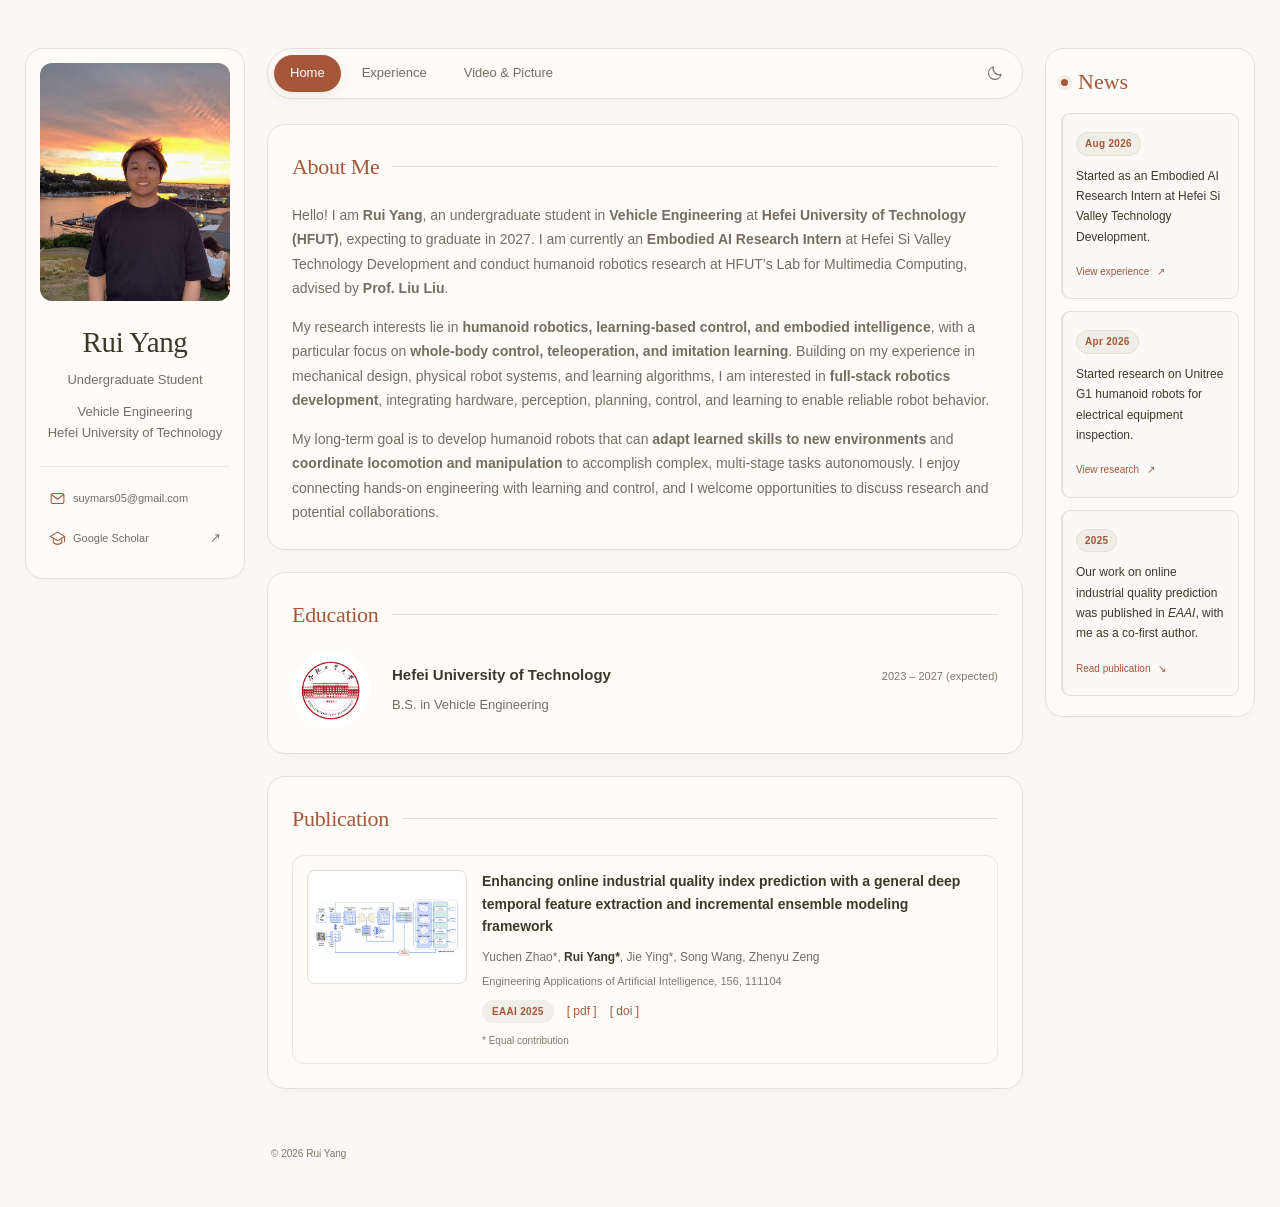
==== commit b86cef3c: "Add files via upload" ====
--- a/index.html
+++ b/index.html
@@ -1,9 +1,9 @@
 <!doctype html>
 <html lang="en" data-theme="light">
-<head><meta charset="utf-8"><meta name="viewport" content="width=device-width, initial-scale=1"><meta name="description" content="Rui Yang, a Vehicle Engineering undergraduate at Hefei University of Technology, working on humanoid robotics, whole-body control and embodied intelligence."><meta name="theme-color" content="#faf9f7"><title>Rui Yang | Home</title><link rel="icon" href="assets/favicon.svg" type="image/svg+xml"><link rel="stylesheet" href="assets/rui.css?v=fc451cad1fbb"><script src="assets/app.js" defer></script></head>
+<head><meta charset="utf-8"><meta name="viewport" content="width=device-width, initial-scale=1"><meta name="description" content="Rui Yang, a Vehicle Engineering undergraduate at Hefei University of Technology, working on humanoid robotics, whole-body control and embodied intelligence."><meta name="theme-color" content="#faf9f7"><title>Rui Yang | Home</title><link rel="icon" href="assets/favicon.svg" type="image/svg+xml"><link rel="stylesheet" href="assets/rui.css?v=no-underline-20261020"><script src="assets/app.js" defer></script><link rel="stylesheet" href="assets/media-page.css?v=20261023"></head>
 <body class="home-page"><a class="skip-link" href="#main">Skip to content</a><div class="site-layout">
 <aside class="sidebar" aria-label="About Rui Yang"><div class="profile-card"><img class="portrait" src="assets/rui-yang.jpg" alt="Rui Yang at sunset" width="3024" height="4032"><h1>Rui Yang</h1><p class="profile-role">Undergraduate Student</p><p class="profile-affiliation">Vehicle Engineering<br>Hefei University of Technology</p><div class="profile-links"><a href="mailto:suymars05@gmail.com"><svg viewBox="0 0 24 24" fill="none" stroke="currentColor" stroke-width="1.5" aria-hidden="true"><rect x="3" y="5" width="18" height="14" rx="2"/><path d="m3 6 9 7 9-7"/></svg><span>suymars05@gmail.com</span></a><a href="https://scholar.google.com/citations?hl=en&amp;user=213I5AwAAAAJ" target="_blank" rel="noopener"><svg viewBox="0 0 24 24" fill="none" stroke="currentColor" stroke-width="1.5" aria-hidden="true"><path d="m2 9 10-6 10 6-10 6-10-6Z"/><path d="M6 12v6c4 3 8 3 12 0v-6M22 9v8"/></svg><span>Google Scholar</span><span class="link-arrow" aria-hidden="true">↗</span></a></div></div></aside>
-<div class="main-column"><nav class="page-nav" aria-label="Main navigation"><a href="index.html" aria-current="page">Home</a><a href="experience.html" >Experience</a><button id="themeToggle" aria-label="Toggle dark theme" aria-pressed="false" title="Toggle color theme"><svg viewBox="0 0 24 24" fill="none" stroke="currentColor" stroke-width="1.5" aria-hidden="true"><path d="M20 14.2A8.4 8.4 0 0 1 9.8 4a8.4 8.4 0 1 0 10.2 10.2Z"/></svg></button></nav>
+<div class="main-column"><nav class="page-nav" aria-label="Main navigation"><a href="index.html" aria-current="page">Home</a><a href="experience.html">Experience</a><a href="media.html">Video &amp; Picture</a><button id="themeToggle" aria-label="Toggle dark theme" aria-pressed="false" title="Toggle color theme"><svg viewBox="0 0 24 24" fill="none" stroke="currentColor" stroke-width="1.5" aria-hidden="true"><path d="M20 14.2A8.4 8.4 0 0 1 9.8 4a8.4 8.4 0 1 0 10.2 10.2Z"/></svg></button></nav>
 <main id="main"><section class="module" id="about"><h2>About Me</h2>
 <p>Hello! I am <strong>Rui Yang</strong>, an undergraduate student in <strong>Vehicle Engineering</strong> at <a href="https://www.hfut.edu.cn/" target="_blank" rel="noopener"><strong>Hefei University of Technology (HFUT)</strong></a>, expecting to graduate in 2027. I am currently an <strong>Embodied AI Research Intern</strong> at <a href="experience.html#internships">Hefei Si Valley Technology Development</a> and conduct humanoid robotics research at HFUT’s <a href="experience.html#research">Lab for Multimedia Computing</a>, advised by <a href="https://hfut-liuliu.com/" target="_blank" rel="noopener"><strong>Prof. Liu Liu</strong></a>.</p>
 <p>My research interests lie in <strong>humanoid robotics, learning-based control, and embodied intelligence</strong>, with a particular focus on <strong>whole-body control, teleoperation, and imitation learning</strong>. Building on my experience in mechanical design, physical robot systems, and learning algorithms, I am interested in <strong>full-stack robotics development</strong>, integrating hardware, perception, planning, control, and learning to enable reliable robot behavior.</p>
--- a/assets/rui.css
+++ b/assets/rui.css
@@ -1,7 +1,7 @@
 /* Personal homepage based on Luka Homepage; layout inspired by jinghanyang.com. */
 :root{color-scheme:light;--bg:#faf9f7;--surface:#fdfcf9;--ink:#3d3929;--soft:#756d61;--faint:#81776a;--line:#e5dfd5;--line-soft:#ede7df;--accent:#a65739;--link:#a65739;--heading:#a65739;--active:#a65739;--wash:#f1eee7;--shadow:0 2px 3px #3d392903,0 9px 30px #8b735508}
 [data-theme=dark]{color-scheme:dark;--bg:#1a1917;--surface:#22211e;--ink:#d1cec7;--soft:#b5ac9e;--faint:#aaa092;--line:#3e3932;--line-soft:#332f29;--accent:#e9a07c;--link:#e9a07c;--heading:#e9a07c;--active:#a65739;--wash:#2d2923;--shadow:0 3px 20px #00000012}
-*{box-sizing:border-box}html{scroll-behavior:smooth}body{margin:0;background:var(--bg);color:var(--ink);font-family:Inter,-apple-system,BlinkMacSystemFont,"Segoe UI",sans-serif;font-size:15px;line-height:1.75;-webkit-font-smoothing:antialiased;transition:background .2s,color .2s}a{color:var(--link);text-decoration:none;transition:color .18s,background .18s}a:hover{color:var(--ink)}button{font:inherit;cursor:pointer}a:focus-visible,button:focus-visible{outline:2px solid var(--heading);outline-offset:4px}svg{display:block}.site-layout{display:grid;grid-template-columns:274px minmax(0,1fr);gap:34px;max-width:1220px;padding:48px 32px 30px;margin:0 auto;align-items:start}.sidebar{position:sticky;top:40px}.profile-card{padding:14px 14px 20px;border:1px solid var(--line);border-radius:18px;background:var(--surface);box-shadow:var(--shadow);text-align:center}.portrait{width:100%;height:auto;aspect-ratio:4/5;object-fit:cover;object-position:center 48%;display:block;border-radius:12px}.profile-card h1{font-size:24px;font-weight:600;letter-spacing:-.4px;line-height:1.4;margin:21px 0 7px}.profile-role{font-size:13px;color:var(--soft);margin:0}.profile-affiliation{font-size:13px;color:var(--soft);line-height:1.65;margin:9px 0 0}.profile-links{border-top:1px solid var(--line-soft);display:flex;flex-direction:column;gap:3px;margin-top:22px;padding-top:14px;text-align:left}.profile-links>a{display:flex;align-items:center;gap:10px;padding:8px 9px;border-radius:8px;color:var(--soft);font-size:12px}.profile-links>a:hover{background:var(--wash);color:var(--ink)}.profile-links svg{width:17px;height:17px;flex:none;color:var(--accent)}.link-arrow{margin-left:auto;font-size:13px;color:var(--faint)}.main-column{min-width:0}.page-nav{display:flex;align-items:center;gap:5px;padding:6px;margin-bottom:25px;border-radius:999px;border:1px solid var(--line);background:var(--surface);box-shadow:var(--shadow);position:sticky;top:20px;z-index:10}.page-nav>a{padding:8px 22px;line-height:1.6;border-radius:999px;font-size:13px;font-weight:500;color:var(--soft)}.page-nav>a:hover{background:var(--wash)}.page-nav>a[aria-current=page]{background:var(--active);color:#fff;box-shadow:0 3px 12px #a6573925}#themeToggle{display:grid;place-items:center;margin-left:auto;width:36px;height:36px;background:transparent;border:0;border-radius:50%;color:var(--soft);margin-right:3px}#themeToggle:hover{background:var(--wash)}#themeToggle svg{width:18px;height:18px}.module{padding:27px 29px;margin-bottom:22px;border:1px solid var(--line);border-radius:18px;background:var(--surface);box-shadow:var(--shadow);animation:rise .4s both}.module:nth-child(2){animation-delay:.05s}.module:nth-child(3){animation-delay:.1s}.module h2{display:flex;align-items:center;gap:13px;color:var(--heading);text-transform:uppercase;font-size:12px;font-weight:650;letter-spacing:.11em;margin:0 0 19px;line-height:1.6}.module h2:after{content:"";height:1px;background:var(--line);flex:1}.module p{margin:0 0 14px;color:var(--soft);font-size:14px}.module p:last-child{margin-bottom:0}.module .lead{font-size:17px;line-height:1.7;color:var(--ink);font-weight:500;letter-spacing:-.15px;margin-bottom:17px}.module p a,.advisor a{color:inherit;font-weight:inherit;border-bottom:0;text-decoration:none;text-underline-offset:.18em}.module p a:hover,.advisor a:hover,.module p a:focus-visible,.advisor a:focus-visible{color:var(--link);background:transparent;text-decoration:underline}.education-row{display:flex;align-items:center;gap:22px}.university-logo{width:78px;aspect-ratio:1;flex:none;display:grid;place-items:center;overflow:hidden;padding:4px;border-radius:50%;background:white}.university-logo img{display:block;width:100%;height:auto}.education-body{flex:1;min-width:0}.education-heading{display:flex;align-items:baseline;justify-content:space-between;gap:12px;flex-wrap:wrap}.education-heading h3{font-size:15px;line-height:1.55;margin:0 0 3px;font-weight:600}.date{font-size:11px;color:var(--faint);white-space:nowrap;line-height:1.7}.education-body p{font-size:13px;margin:5px 0}.publication{display:flex;align-items:flex-start;gap:19px;border:1px solid var(--line-soft);border-radius:12px;padding:18px;transition:transform .2s,border-color .2s,box-shadow .2s}.publication:hover{transform:translateX(3px);border-color:var(--accent);box-shadow:var(--shadow)}.paper-figure{width:208px;height:135px;flex:none;border:1px solid var(--line);border-radius:8px;display:flex;align-items:center;justify-content:center;padding:7px;background:white;overflow:hidden}.paper-figure img{width:100%;height:100%;object-fit:contain}.paper-body{flex:1;min-width:0}.paper-body h3{font-size:14px;font-weight:600;line-height:1.6;margin:0 0 9px}.paper-body .authors{font-size:12px;line-height:1.7;margin:0 0 5px}.authors strong{font-weight:650;color:var(--ink)}.paper-body .paper-venue{font-size:11px;line-height:1.7;color:var(--faint);margin:0 0 9px}.paper-meta{display:flex;align-items:center;gap:13px;flex-wrap:wrap;font-size:12px}.venue-badge{background:var(--wash);color:var(--accent);font-size:10px;letter-spacing:.03em;font-weight:600;line-height:1.7;padding:3px 10px;border-radius:30px}.paper-body .contribution{margin:9px 0 0;font-size:10px;color:var(--faint)}.timeline{position:relative;padding-left:25px}.timeline:before{content:"";position:absolute;left:5px;top:7px;bottom:7px;width:1px;background:var(--line)}.timeline-item{position:relative;padding:0 0 27px}.timeline-item:last-child{padding-bottom:0}.timeline-item:before{content:"";position:absolute;left:-24px;top:7px;width:9px;height:9px;border:2px solid var(--accent);border-radius:50%;background:var(--surface);transition:transform .2s,background .2s}.timeline-item:hover:before{transform:scale(1.2);background:var(--accent)}.entry-heading{display:flex;justify-content:space-between;align-items:baseline;gap:14px}.entry-heading h3{margin:0;font-size:14px;line-height:1.6;font-weight:600}.entry-heading .date{flex:none}.timeline-item .role{font-size:13px;margin:5px 0 0}.timeline-item .advisor{font-size:12px;margin:5px 0 0}footer{display:flex;flex-wrap:wrap;justify-content:space-between;gap:9px;color:var(--faint);font-size:10px;padding:12px 4px 14px}.credit{font-size:9px}footer a{color:var(--faint)}.skip-link{position:fixed;top:-90px;left:20px;padding:10px 18px;background:var(--surface);z-index:30}.skip-link:focus{top:10px}@keyframes rise{from{opacity:0;transform:translateY(10px)}to{opacity:1;transform:none}}
+*{box-sizing:border-box}html{scroll-behavior:smooth}body{margin:0;background:var(--bg);color:var(--ink);font-family:Inter,-apple-system,BlinkMacSystemFont,"Segoe UI",sans-serif;font-size:15px;line-height:1.75;-webkit-font-smoothing:antialiased;transition:background .2s,color .2s}a{color:var(--link);text-decoration:none;transition:color .18s,background .18s}a:hover{color:var(--ink)}button{font:inherit;cursor:pointer}a:focus-visible,button:focus-visible{outline:2px solid var(--heading);outline-offset:4px}svg{display:block}.site-layout{display:grid;grid-template-columns:274px minmax(0,1fr);gap:34px;max-width:1220px;padding:48px 32px 30px;margin:0 auto;align-items:start}.sidebar{position:sticky;top:40px}.profile-card{padding:14px 14px 20px;border:1px solid var(--line);border-radius:18px;background:var(--surface);box-shadow:var(--shadow);text-align:center}.portrait{width:100%;height:auto;aspect-ratio:4/5;object-fit:cover;object-position:center 48%;display:block;border-radius:12px}.profile-card h1{font-size:24px;font-weight:600;letter-spacing:-.4px;line-height:1.4;margin:21px 0 7px}.profile-role{font-size:13px;color:var(--soft);margin:0}.profile-affiliation{font-size:13px;color:var(--soft);line-height:1.65;margin:9px 0 0}.profile-links{border-top:1px solid var(--line-soft);display:flex;flex-direction:column;gap:3px;margin-top:22px;padding-top:14px;text-align:left}.profile-links>a{display:flex;align-items:center;gap:10px;padding:8px 9px;border-radius:8px;color:var(--soft);font-size:12px}.profile-links>a:hover{background:var(--wash);color:var(--ink)}.profile-links svg{width:17px;height:17px;flex:none;color:var(--accent)}.link-arrow{margin-left:auto;font-size:13px;color:var(--faint)}.main-column{min-width:0}.page-nav{display:flex;align-items:center;gap:5px;padding:6px;margin-bottom:25px;border-radius:999px;border:1px solid var(--line);background:var(--surface);box-shadow:var(--shadow);position:sticky;top:20px;z-index:10}.page-nav>a{padding:8px 22px;line-height:1.6;border-radius:999px;font-size:13px;font-weight:500;color:var(--soft)}.page-nav>a:hover{background:var(--wash)}.page-nav>a[aria-current=page]{background:var(--active);color:#fff;box-shadow:0 3px 12px #a6573925}#themeToggle{display:grid;place-items:center;margin-left:auto;width:36px;height:36px;background:transparent;border:0;border-radius:50%;color:var(--soft);margin-right:3px}#themeToggle:hover{background:var(--wash)}#themeToggle svg{width:18px;height:18px}.module{padding:27px 29px;margin-bottom:22px;border:1px solid var(--line);border-radius:18px;background:var(--surface);box-shadow:var(--shadow);animation:rise .4s both}.module:nth-child(2){animation-delay:.05s}.module:nth-child(3){animation-delay:.1s}.module h2{display:flex;align-items:center;gap:13px;color:var(--heading);text-transform:uppercase;font-size:12px;font-weight:650;letter-spacing:.11em;margin:0 0 19px;line-height:1.6}.module h2:after{content:"";height:1px;background:var(--line);flex:1}.module p{margin:0 0 14px;color:var(--soft);font-size:14px}.module p:last-child{margin-bottom:0}.module .lead{font-size:17px;line-height:1.7;color:var(--ink);font-weight:500;letter-spacing:-.15px;margin-bottom:17px}.module p a,.advisor a{color:inherit;font-weight:inherit;border-bottom:0;text-decoration:none;text-underline-offset:.18em}.module p a:hover,.advisor a:hover,.module p a:focus-visible,.advisor a:focus-visible{color:var(--link);background:transparent;text-decoration:none}.education-row{display:flex;align-items:center;gap:22px}.university-logo{width:78px;aspect-ratio:1;flex:none;display:grid;place-items:center;overflow:hidden;padding:4px;border-radius:50%;background:white}.university-logo img{display:block;width:100%;height:auto}.education-body{flex:1;min-width:0}.education-heading{display:flex;align-items:baseline;justify-content:space-between;gap:12px;flex-wrap:wrap}.education-heading h3{font-size:15px;line-height:1.55;margin:0 0 3px;font-weight:600}.date{font-size:11px;color:var(--faint);white-space:nowrap;line-height:1.7}.education-body p{font-size:13px;margin:5px 0}.publication{display:flex;align-items:flex-start;gap:19px;border:1px solid var(--line-soft);border-radius:12px;padding:18px;transition:transform .2s,border-color .2s,box-shadow .2s}.publication:hover{transform:translateX(3px);border-color:var(--accent);box-shadow:var(--shadow)}.paper-figure{width:208px;height:135px;flex:none;border:1px solid var(--line);border-radius:8px;display:flex;align-items:center;justify-content:center;padding:7px;background:white;overflow:hidden}.paper-figure img{width:100%;height:100%;object-fit:contain}.paper-body{flex:1;min-width:0}.paper-body h3{font-size:14px;font-weight:600;line-height:1.6;margin:0 0 9px}.paper-body .authors{font-size:12px;line-height:1.7;margin:0 0 5px}.authors strong{font-weight:650;color:var(--ink)}.paper-body .paper-venue{font-size:11px;line-height:1.7;color:var(--faint);margin:0 0 9px}.paper-meta{display:flex;align-items:center;gap:13px;flex-wrap:wrap;font-size:12px}.venue-badge{background:var(--wash);color:var(--accent);font-size:10px;letter-spacing:.03em;font-weight:600;line-height:1.7;padding:3px 10px;border-radius:30px}.paper-body .contribution{margin:9px 0 0;font-size:10px;color:var(--faint)}.timeline{position:relative;padding-left:25px}.timeline:before{content:"";position:absolute;left:5px;top:7px;bottom:7px;width:1px;background:var(--line)}.timeline-item{position:relative;padding:0 0 27px}.timeline-item:last-child{padding-bottom:0}.timeline-item:before{content:"";position:absolute;left:-24px;top:7px;width:9px;height:9px;border:2px solid var(--accent);border-radius:50%;background:var(--surface);transition:transform .2s,background .2s}.timeline-item:hover:before{transform:scale(1.2);background:var(--accent)}.entry-heading{display:flex;justify-content:space-between;align-items:baseline;gap:14px}.entry-heading h3{margin:0;font-size:14px;line-height:1.6;font-weight:600}.entry-heading .date{flex:none}.timeline-item .role{font-size:13px;margin:5px 0 0}.timeline-item .advisor{font-size:12px;margin:5px 0 0}footer{display:flex;flex-wrap:wrap;justify-content:space-between;gap:9px;color:var(--faint);font-size:10px;padding:12px 4px 14px}.credit{font-size:9px}footer a{color:var(--faint)}.skip-link{position:fixed;top:-90px;left:20px;padding:10px 18px;background:var(--surface);z-index:30}.skip-link:focus{top:10px}@keyframes rise{from{opacity:0;transform:translateY(10px)}to{opacity:1;transform:none}}
 @media(max-width:1080px){.site-layout{grid-template-columns:240px minmax(0,1fr);gap:25px;padding:35px 25px}.module{padding:24px}.publication{gap:16px;padding:15px}.paper-figure{width:158px;height:115px}.entry-heading{display:block}.entry-heading .date{display:block;margin-top:3px}.profile-links>a{font-size:11px;gap:8px}}
 @media(max-width:800px){.site-layout{grid-template-columns:210px minmax(0,1fr);gap:20px;padding:28px 20px}.module{padding:22px}.publication{flex-direction:column}.paper-figure{width:100%;height:auto;aspect-ratio:2.55}.profile-card{padding:11px}.profile-links>a{font-size:10px;padding:8px 4px}.profile-card h1{font-size:22px}.profile-role,.profile-affiliation{font-size:12px}.education-row{align-items:flex-start;gap:15px}.university-logo{width:62px}.education-heading h3{font-size:14px}}
 @media(max-width:650px){.site-layout{display:block;padding:22px 18px 20px}.sidebar{position:static;margin-bottom:21px}.profile-card{display:grid;grid-template-columns:105px minmax(0,1fr);column-gap:20px;padding:17px;text-align:left}.portrait{grid-column:1;grid-row:1/5;align-self:start;height:140px;object-fit:cover;border-radius:10px}.profile-card h1{grid-column:2;margin:0 0 5px;font-size:23px}.profile-role{grid-column:2;font-size:11px}.profile-affiliation{grid-column:2;font-size:11px;margin:6px 0 0}.profile-links{grid-column:1/-1;margin-top:17px;padding-top:12px;gap:4px;flex-direction:row;justify-content:space-between;flex-wrap:wrap}.profile-links>a{font-size:11px;padding:6px;gap:8px}.profile-links svg{width:16px;height:16px}.link-arrow{display:none}.page-nav{top:12px;margin-bottom:19px}.page-nav>a{padding:8px 18px;font-size:12px}.module{padding:22px;margin-bottom:18px;border-radius:14px}.module h2{font-size:11px;letter-spacing:.09em;margin-bottom:17px}.module .lead{font-size:16px}.module p{font-size:13px}.publication{padding:14px;gap:16px}.paper-figure{max-width:100%;height:auto;aspect-ratio:2.55}.paper-body h3{font-size:14px}.education-row{gap:14px}.university-logo{width:56px}.education-heading .date{font-size:10px}.education-body p{font-size:12px}.entry-heading h3{font-size:13px}.timeline-item .role{font-size:12px}.timeline-item .advisor{font-size:12px}.timeline-item{padding-bottom:25px}.date{font-size:11px}footer{justify-content:center;text-align:center;font-size:10px;padding-top:9px}.credit{width:100%;font-size:9px}}
--- a/assets/media-page.css
+++ b/assets/media-page.css
@@ -0,0 +1,12 @@
+.page-nav>a{white-space:nowrap;padding:8px 16px}
+.project-media-link{margin-top:8px!important}.project-media-link a{font-weight:550!important}.project-media-link span{margin-left:4px}
+.media-intro p{margin:0}.media-project{scroll-margin-top:100px}.media-project:target{border-color:var(--accent)}
+.media-project-grid{display:grid;grid-template-columns:minmax(0,280px) minmax(0,1fr);gap:28px;align-items:start}
+.media-project .research-media{margin:0;width:100%}.media-project-details h3{margin:0 0 8px;font-size:16px;line-height:1.6;font-weight:600}.media-project-details p{font-size:13px}.media-project-details .date{font-size:11px}.media-project-details .media-back{margin-top:22px}
+@media(max-width:900px){.media-project-grid{grid-template-columns:minmax(0,1fr)}.media-project-details{grid-row:1}.media-project .research-media{max-width:280px}}
+@media(max-width:650px){.page-nav{gap:2px}.page-nav>a{padding:8px 10px;font-size:11px}#themeToggle{width:30px;height:30px;flex:none;margin-right:0}.media-project-grid{gap:18px}.media-project .research-media{max-width:240px}}
+@media(max-width:360px){.page-nav>a{padding:8px 7px;font-size:10px}}
+
+.media-project:focus{outline:2px solid var(--accent);outline-offset:3px}
+
+#liu-liu-research{scroll-margin-top:100px}
